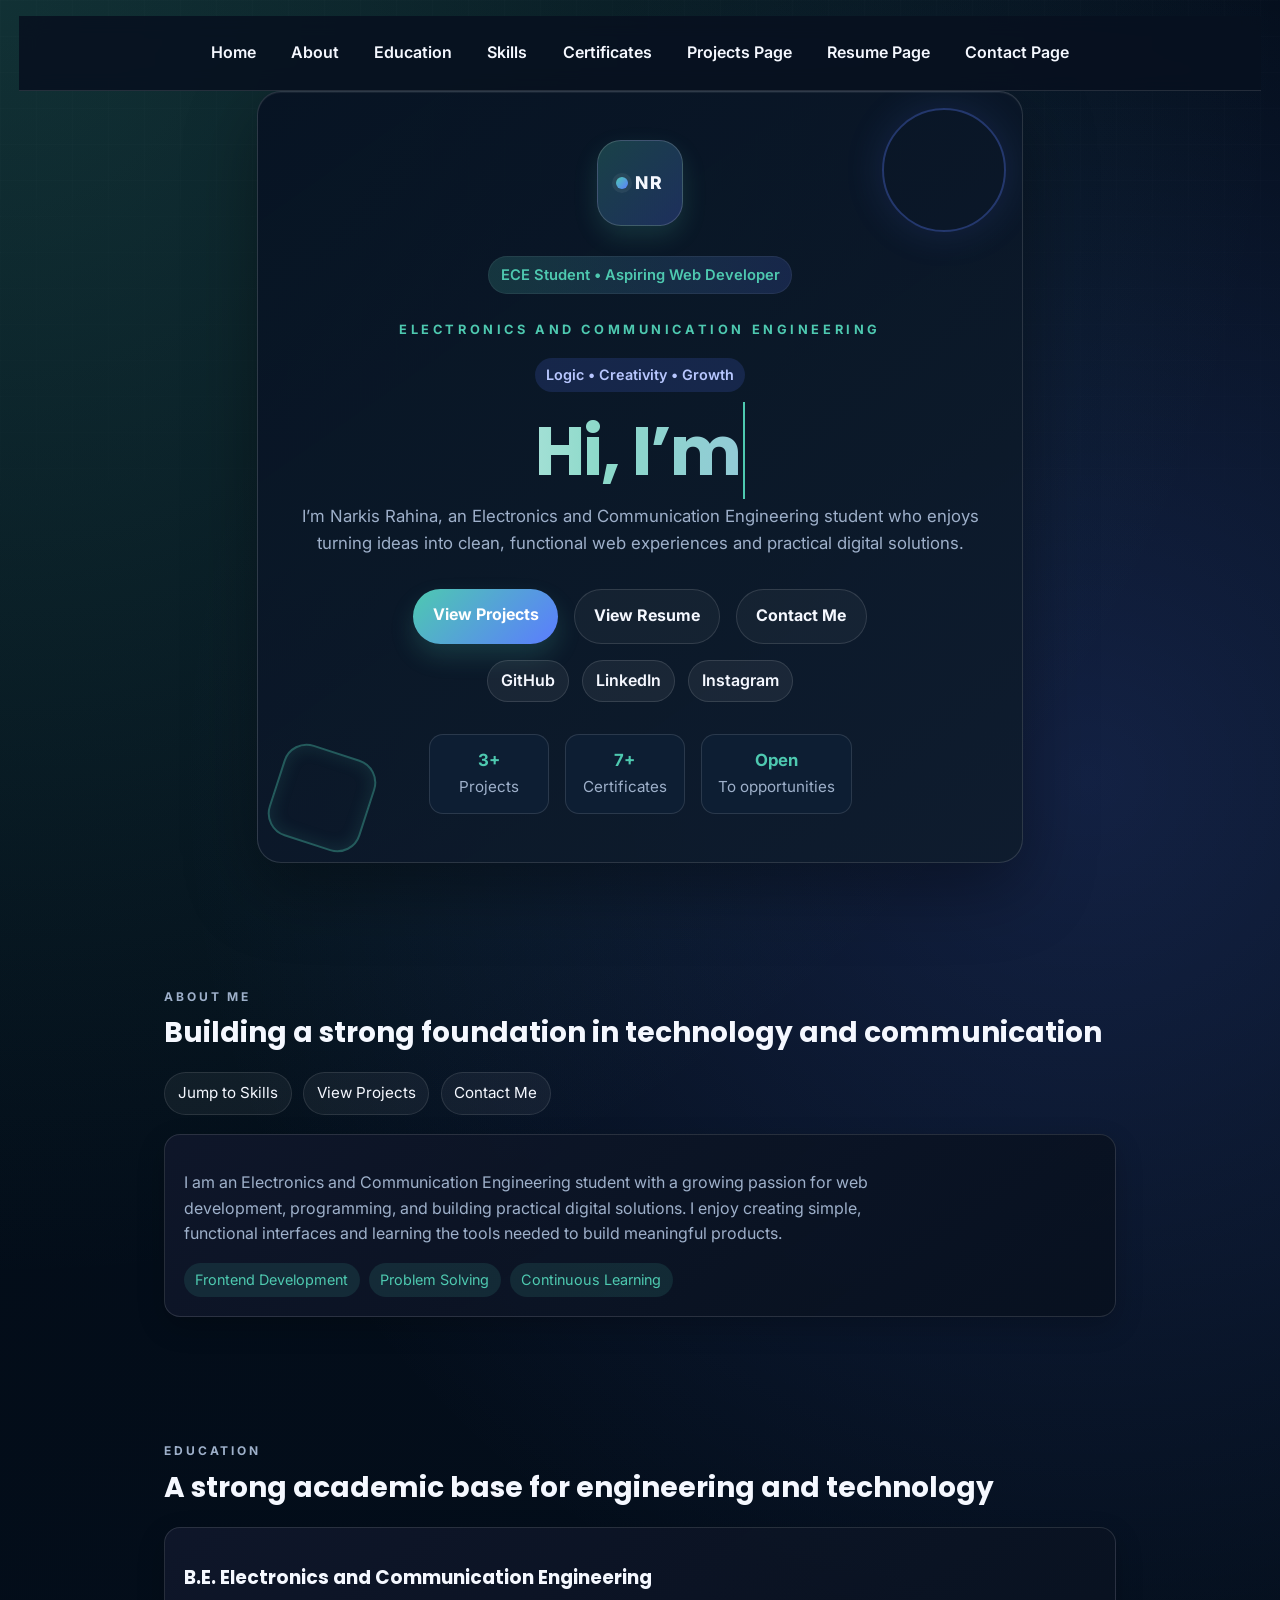
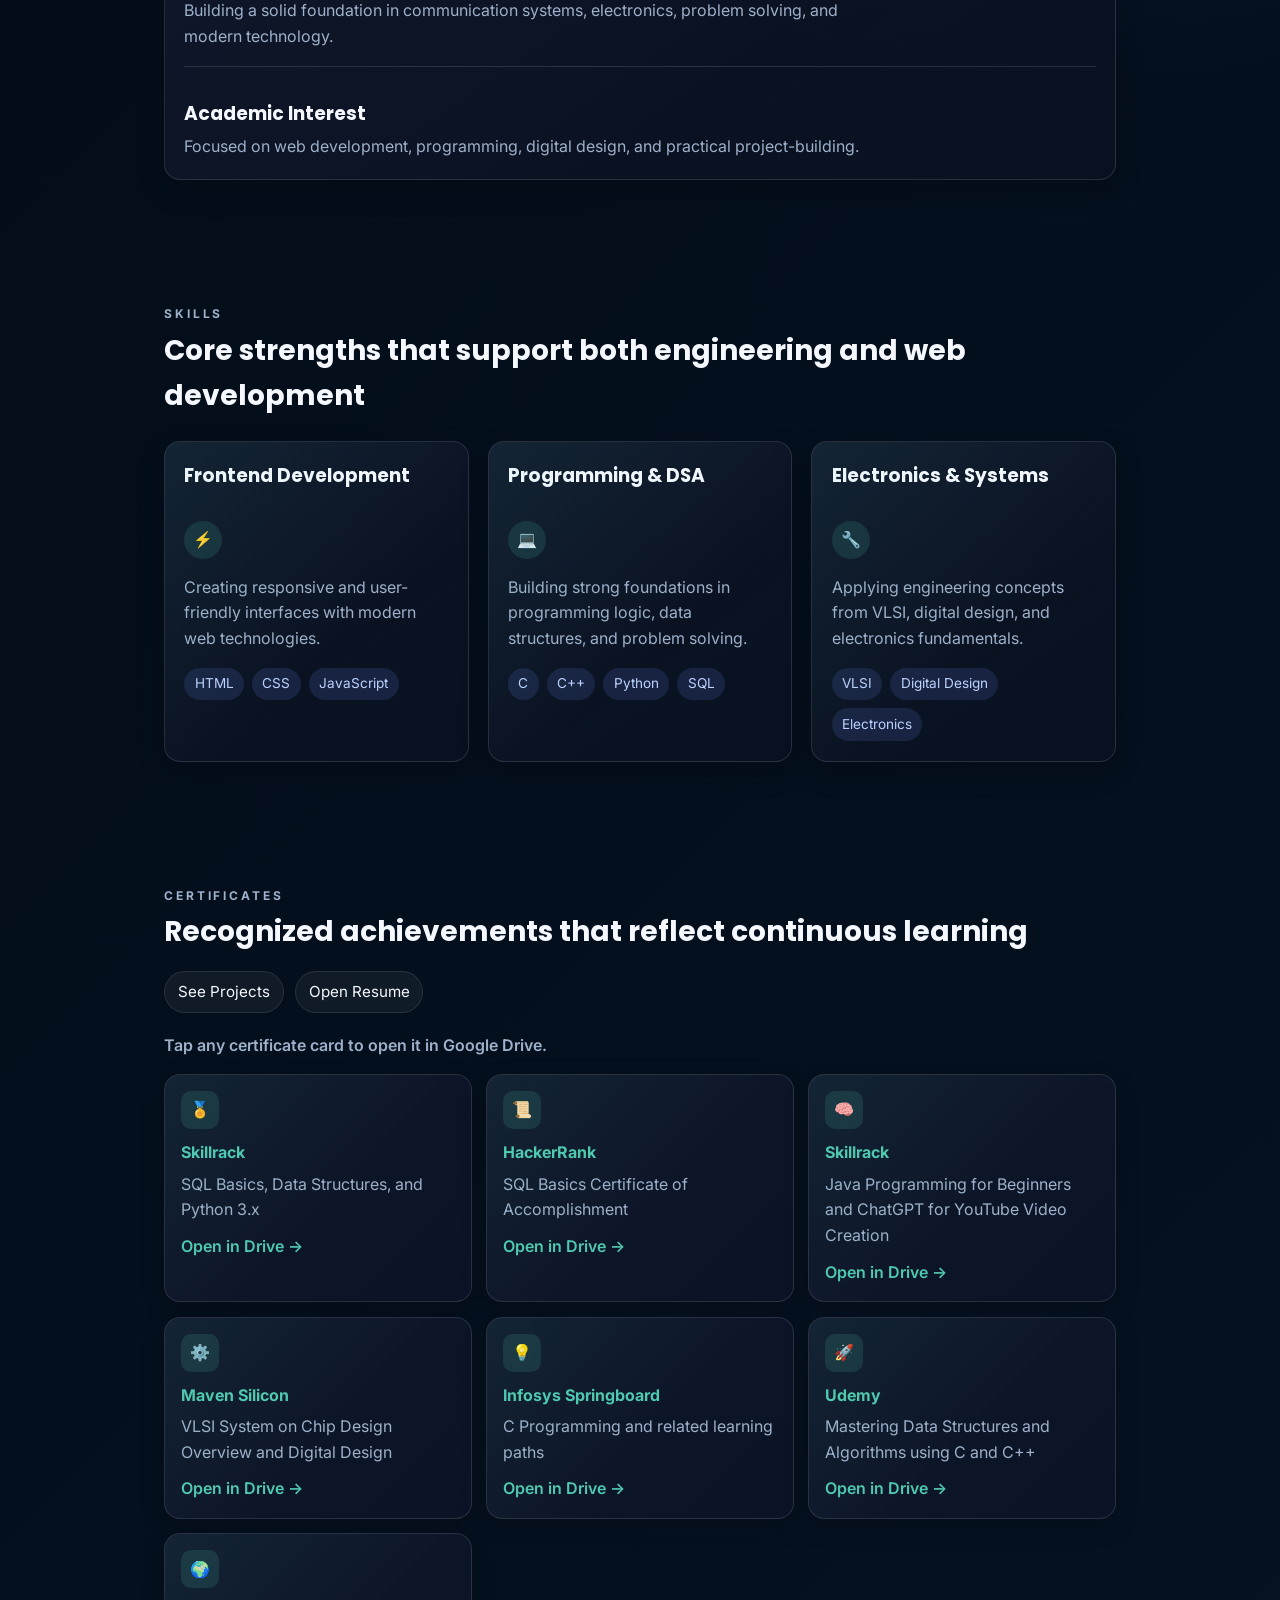
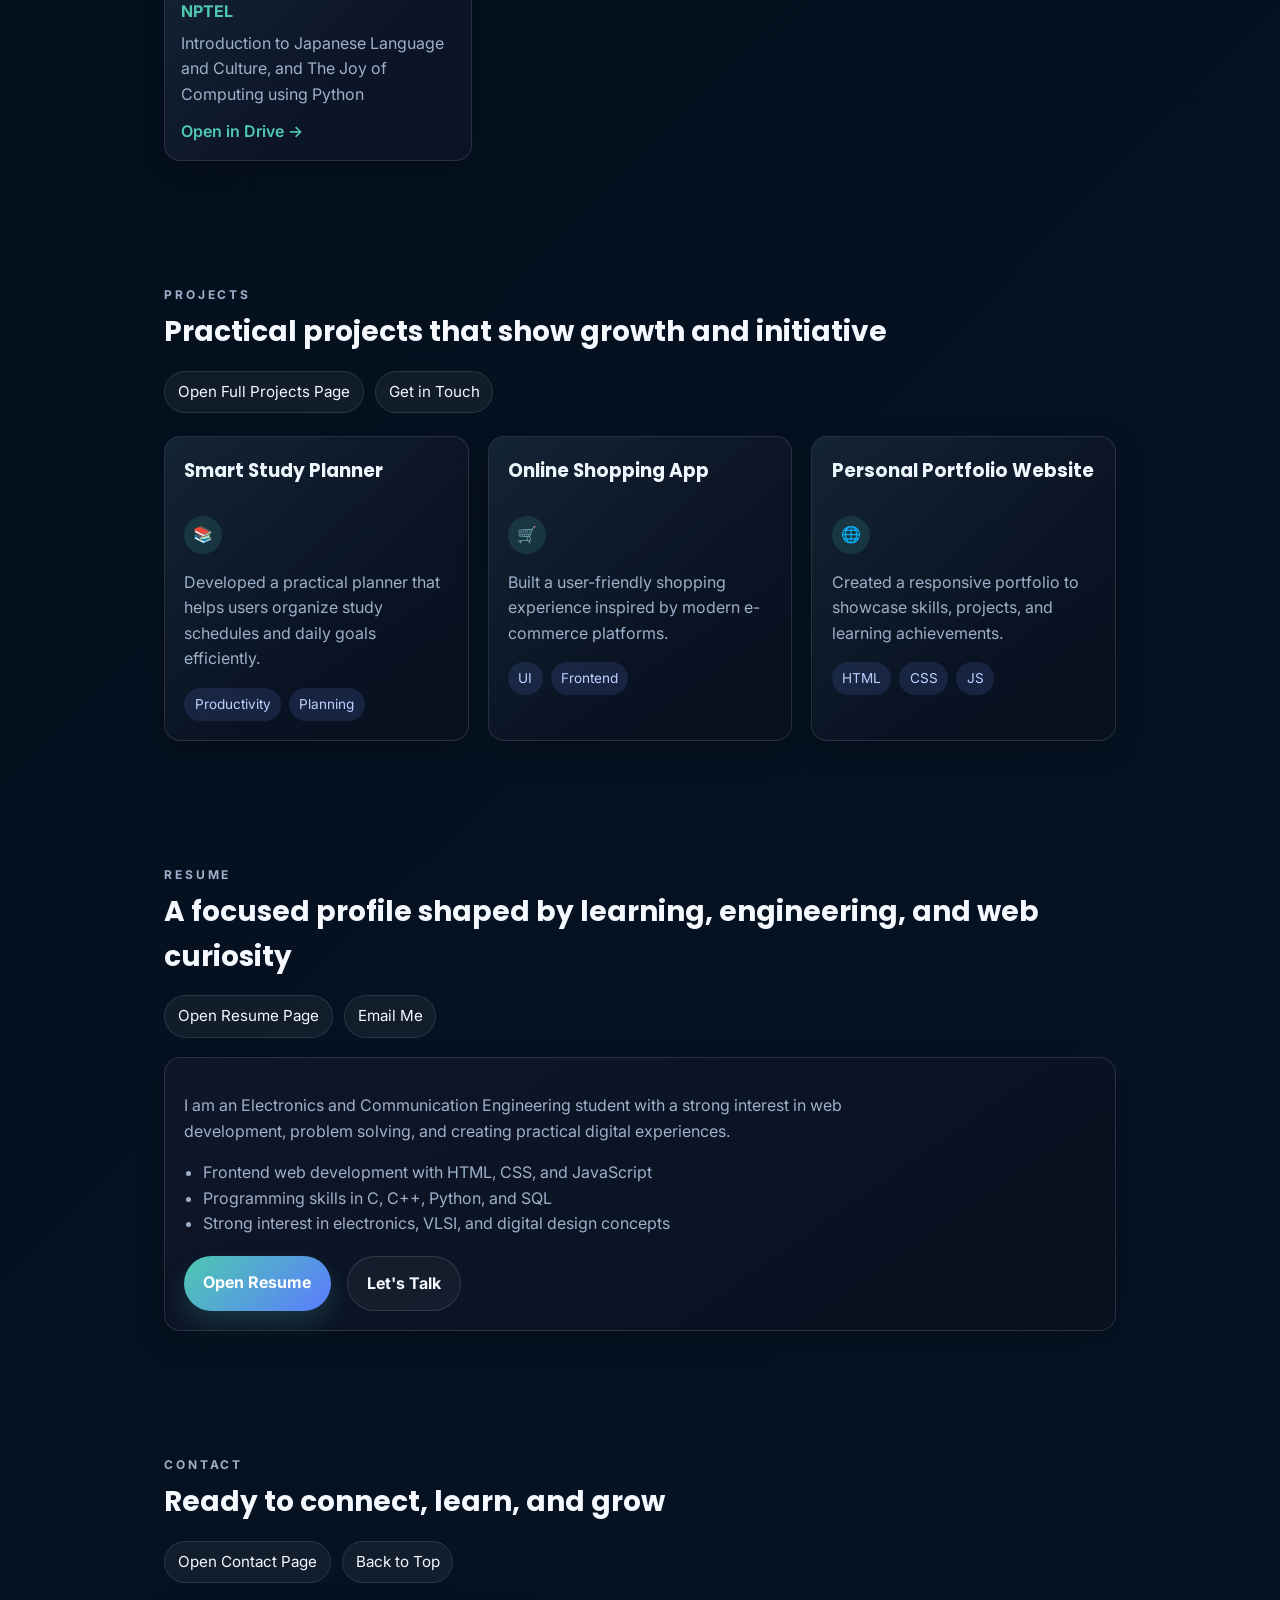
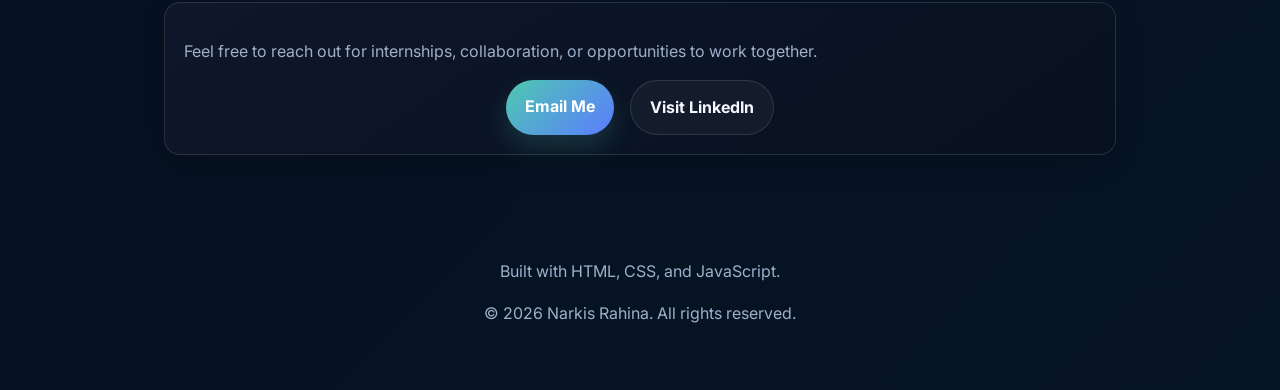
==== index.html @ b1ede5ec "Add files via upload" ====
<!DOCTYPE html>
<html lang="en">
  <head>
    <meta charset="UTF-8" />
    <meta name="viewport" content="width=device-width, initial-scale=1.0" />
    <meta name="description" content="Narkis Rahina's professional portfolio featuring web development projects, skills, certificates, and contact details." />
    <title>Narkis Rahina | Portfolio</title>
    <link rel="preconnect" href="https://fonts.googleapis.com" />
    <link rel="preconnect" href="https://fonts.gstatic.com" crossorigin />
    <link href="https://fonts.googleapis.com/css2?family=Inter:wght@400;500;600;700;800&family=Poppins:wght@600;700&display=swap" rel="stylesheet" />
    <link rel="stylesheet" href="style.css" />
  </head>
  <body>
    <a class="skip-link" href="#main-content">Skip to content</a>

    <header class="hero" id="top">
      <nav class="nav" aria-label="Primary navigation">
        <a href="index.html">Home</a>
        <a href="#about">About</a>
        <a href="#education">Education</a>
        <a href="#skills">Skills</a>
        <a href="#certificates">Certificates</a>
        <a href="projects.html">Projects Page</a>
        <a href="resume.html">Resume Page</a>
        <a href="contact.html">Contact Page</a>
      </nav>

      <div class="hero-content">
        <div class="brand-mark" aria-label="Narkis Rahina logo">
          <span class="brand-dot"></span>
          <span class="brand-text">NR</span>
        </div>
        <p class="hero-badge">ECE Student • Aspiring Web Developer</p>
        <p class="eyebrow">Electronics and Communication Engineering</p>
        <p class="hero-spotlight">Logic • Creativity • Growth</p>
        <h1>Hi, I’m <span id="typing-text"></span></h1>
        <p class="lead">
          I’m Narkis Rahina, an Electronics and Communication Engineering student who enjoys turning ideas into clean, functional web experiences and practical digital solutions.
        </p>
        <div class="actions">
          <a class="btn btn-primary" href="projects.html">View Projects</a>
          <a class="btn btn-secondary" href="resume.html">View Resume</a>
          <a class="btn btn-secondary" href="contact.html">Contact Me</a>
        </div>
        <div class="social-links" aria-label="Social links">
          <a href="https://github.com/narkisrahinaa2025ece-debug" target="_blank" rel="noopener noreferrer">GitHub</a>
          <a href="https://www.linkedin.com/in/narkis-rahina-44a819380?utm_source=share_via&utm_content=profile&utm_medium=member_android" target="_blank" rel="noopener noreferrer">LinkedIn</a>
          <a href="https://www.instagram.com/" target="_blank" rel="noopener noreferrer">Instagram</a>
        </div>
        <div class="quick-facts">
          <div class="fact">
            <strong>3+</strong>
            <span>Projects</span>
          </div>
          <div class="fact">
            <strong>7+</strong>
            <span>Certificates</span>
          </div>
          <div class="fact">
            <strong>Open</strong>
            <span>To opportunities</span>
          </div>
        </div>
      </div>
    </header>

    <main id="main-content">
      <section id="about" class="section reveal">
        <div class="section-heading">
          <p class="section-tag">About Me</p>
          <h2>Building a strong foundation in technology and communication</h2>
        </div>
        <div class="section-links">
          <a href="#skills">Jump to Skills</a>
          <a href="#projects">View Projects</a>
          <a href="contact.html">Contact Me</a>
        </div>
        <div class="about-box">
          <p>
            I am an Electronics and Communication Engineering student with a growing passion for web development, programming, and building practical digital solutions.
            I enjoy creating simple, functional interfaces and learning the tools needed to build meaningful products.
          </p>
          <div class="about-highlights">
            <span>Frontend Development</span>
            <span>Problem Solving</span>
            <span>Continuous Learning</span>
          </div>
        </div>
      </section>

      <section id="education" class="section reveal">
        <div class="section-heading">
          <p class="section-tag">Education</p>
          <h2>A strong academic base for engineering and technology</h2>
        </div>
        <div class="education-box">
          <div class="education-item">
            <h3>B.E. Electronics and Communication Engineering</h3>
            <p>Building a solid foundation in communication systems, electronics, problem solving, and modern technology.</p>
          </div>
          <div class="education-item">
            <h3>Academic Interest</h3>
            <p>Focused on web development, programming, digital design, and practical project-building.</p>
          </div>
        </div>
      </section>

      <section id="skills" class="section reveal">
        <div class="section-heading">
          <p class="section-tag">Skills</p>
          <h2>Core strengths that support both engineering and web development</h2>
        </div>
        <div class="card-grid">
          <article class="card reveal">
            <h3>Frontend Development</h3>
            <div class="icon-badge">⚡</div>
            <p>Creating responsive and user-friendly interfaces with modern web technologies.</p>
            <div class="skill-tags">
              <span>HTML</span>
              <span>CSS</span>
              <span>JavaScript</span>
            </div>
          </article>
          <article class="card reveal">
            <h3>Programming & DSA</h3>
            <div class="icon-badge">💻</div>
            <p>Building strong foundations in programming logic, data structures, and problem solving.</p>
            <div class="skill-tags">
              <span>C</span>
              <span>C++</span>
              <span>Python</span>
              <span>SQL</span>
            </div>
          </article>
          <article class="card reveal">
            <h3>Electronics & Systems</h3>
            <div class="icon-badge">🔧</div>
            <p>Applying engineering concepts from VLSI, digital design, and electronics fundamentals.</p>
            <div class="skill-tags">
              <span>VLSI</span>
              <span>Digital Design</span>
              <span>Electronics</span>
            </div>
          </article>
        </div>
      </section>

      <section id="certificates" class="section reveal">
        <div class="section-heading">
          <p class="section-tag">Certificates</p>
          <h2>Recognized achievements that reflect continuous learning</h2>
        </div>
        <div class="section-links">
          <a href="#projects">See Projects</a>
          <a href="#resume">Open Resume</a>
        </div>
        <p class="section-note">Tap any certificate card to open it in Google Drive.</p>
        <div class="certificate-list">
          <a class="certificate-item reveal" href="https://drive.google.com/drive/my-drive" target="_blank" rel="noopener noreferrer">
            <span class="certificate-icon">🏅</span>
            <strong>Skillrack</strong>
            <span class="certificate-meta">SQL Basics, Data Structures, and Python 3.x</span>
            <span class="certificate-link">Open in Drive →</span>
          </a>
          <a class="certificate-item reveal" href="https://drive.google.com/drive/my-drive" target="_blank" rel="noopener noreferrer">
            <span class="certificate-icon">📜</span>
            <strong>HackerRank</strong>
            <span class="certificate-meta">SQL Basics Certificate of Accomplishment</span>
            <span class="certificate-link">Open in Drive →</span>
          </a>
          <a class="certificate-item reveal" href="https://drive.google.com/drive/my-drive" target="_blank" rel="noopener noreferrer">
            <span class="certificate-icon">🧠</span>
            <strong>Skillrack</strong>
            <span class="certificate-meta">Java Programming for Beginners and ChatGPT for YouTube Video Creation</span>
            <span class="certificate-link">Open in Drive →</span>
          </a>
          <a class="certificate-item reveal" href="https://drive.google.com/drive/my-drive" target="_blank" rel="noopener noreferrer">
            <span class="certificate-icon">⚙️</span>
            <strong>Maven Silicon</strong>
            <span class="certificate-meta">VLSI System on Chip Design Overview and Digital Design</span>
            <span class="certificate-link">Open in Drive →</span>
          </a>
          <a class="certificate-item reveal" href="https://drive.google.com/drive/my-drive" target="_blank" rel="noopener noreferrer">
            <span class="certificate-icon">💡</span>
            <strong>Infosys Springboard</strong>
            <span class="certificate-meta">C Programming and related learning paths</span>
            <span class="certificate-link">Open in Drive →</span>
          </a>
          <a class="certificate-item reveal" href="https://drive.google.com/drive/my-drive" target="_blank" rel="noopener noreferrer">
            <span class="certificate-icon">🚀</span>
            <strong>Udemy</strong>
            <span class="certificate-meta">Mastering Data Structures and Algorithms using C and C++</span>
            <span class="certificate-link">Open in Drive →</span>
          </a>
          <a class="certificate-item reveal" href="https://drive.google.com/drive/my-drive" target="_blank" rel="noopener noreferrer">
            <span class="certificate-icon">🌍</span>
            <strong>NPTEL</strong>
            <span class="certificate-meta">Introduction to Japanese Language and Culture, and The Joy of Computing using Python</span>
            <span class="certificate-link">Open in Drive →</span>
          </a>
        </div>
      </section>

      <section id="projects" class="section reveal">
        <div class="section-heading">
          <p class="section-tag">Projects</p>
          <h2>Practical projects that show growth and initiative</h2>
        </div>
        <div class="section-links">
          <a href="projects.html">Open Full Projects Page</a>
          <a href="#contact">Get in Touch</a>
        </div>
        <div class="card-grid">
          <article class="card reveal">
            <h3>Smart Study Planner</h3>
            <div class="icon-badge">📚</div>
            <p>Developed a practical planner that helps users organize study schedules and daily goals efficiently.</p>
            <div class="skill-tags">
              <span>Productivity</span>
              <span>Planning</span>
            </div>
          </article>
          <article class="card reveal">
            <h3>Online Shopping App</h3>
            <div class="icon-badge">🛒</div>
            <p>Built a user-friendly shopping experience inspired by modern e-commerce platforms.</p>
            <div class="skill-tags">
              <span>UI</span>
              <span>Frontend</span>
            </div>
          </article>
          <article class="card reveal">
            <h3>Personal Portfolio Website</h3>
            <div class="icon-badge">🌐</div>
            <p>Created a responsive portfolio to showcase skills, projects, and learning achievements.</p>
            <div class="skill-tags">
              <span>HTML</span>
              <span>CSS</span>
              <span>JS</span>
            </div>
          </article>
        </div>
      </section>

      <section id="resume" class="section reveal">
        <div class="section-heading">
          <p class="section-tag">Resume</p>
          <h2>A focused profile shaped by learning, engineering, and web curiosity</h2>
        </div>
        <div class="section-links">
          <a href="resume.html">Open Resume Page</a>
          <a href="mailto:narkis3105@gmail.com">Email Me</a>
        </div>
        <div class="resume-box">
          <p>
            I am an Electronics and Communication Engineering student with a strong interest in web development, problem solving, and creating practical digital experiences.
          </p>
          <ul class="resume-list">
            <li>Frontend web development with HTML, CSS, and JavaScript</li>
            <li>Programming skills in C, C++, Python, and SQL</li>
            <li>Strong interest in electronics, VLSI, and digital design concepts</li>
          </ul>
          <div class="actions resume-actions">
            <a class="btn btn-primary" href="C:\Users\Narkish Rahina\Desktop\Rahina.docx" target="_blank" rel="noopener noreferrer">Open Resume</a>
            <a class="btn btn-secondary" href="mailto:narkis3105@gmail.com">Let's Talk</a>
          </div>
        </div>
      </section>

      <section id="contact" class="section reveal">
        <div class="section-heading">
          <p class="section-tag">Contact</p>
          <h2>Ready to connect, learn, and grow</h2>
        </div>
        <div class="section-links">
          <a href="contact.html">Open Contact Page</a>
          <a href="#top">Back to Top</a>
        </div>
        <div class="contact-box">
          <p>Feel free to reach out for internships, collaboration, or opportunities to work together.</p>
          <div class="contact-actions">
            <a class="btn btn-primary" href="mailto:narkis3105@gmail.com">Email Me</a>
            <a class="btn btn-secondary" href="https://www.linkedin.com/in/narkis-rahina-44a819380?utm_source=share_via&utm_content=profile&utm_medium=member_android" target="_blank" rel="noopener noreferrer">Visit LinkedIn</a>
          </div>
        </div>
      </section>
    </main>

    <footer class="footer">
      <p>Built with HTML, CSS, and JavaScript.</p>
      <p>© <span id="year"></span> Narkis Rahina. All rights reserved.</p>
    </footer>

    <button class="back-to-top" aria-label="Back to top">↑</button>
    <script src="script.js" defer></script>
  </body>
</html>
---- style.css ----
:root {
  --bg: #020b16;
  --surface: #071425;
  --surface-2: #0d1e33;
  --text: #f5f8ff;
  --muted: #9eb0ca;
  --accent: #4ec9b0;
  --accent-2: #5b7cff;
  --border: rgba(255, 255, 255, 0.12);
  --shadow: 0 16px 50px rgba(0, 0, 0, 0.3);
}

* {
  box-sizing: border-box;
}

html {
  scroll-behavior: smooth;
}

body {
  margin: 0;
  font-family: "Inter", "Segoe UI", Arial, sans-serif;
  background:
    radial-gradient(circle at top left, rgba(78, 201, 176, 0.2), transparent 24%),
    radial-gradient(circle at 85% 15%, rgba(91, 124, 255, 0.18), transparent 20%),
    linear-gradient(135deg, #020b16 0%, #071425 100%);
  color: var(--text);
  line-height: 1.6;
  position: relative;
}

body::before {
  content: "";
  position: fixed;
  inset: 0;
  background-image: linear-gradient(rgba(255,255,255,0.03) 1px, transparent 1px), linear-gradient(90deg, rgba(255,255,255,0.03) 1px, transparent 1px);
  background-size: 36px 36px;
  mask-image: linear-gradient(to bottom, rgba(0,0,0,0.4), transparent);
  pointer-events: none;
  z-index: -1;
}

a {
  color: inherit;
}

a:hover {
  color: var(--accent);
}

.skip-link {
  position: absolute;
  left: -999px;
  top: 0;
  background: var(--accent);
  color: #041018;
  padding: 0.7rem 1rem;
  z-index: 40;
}

.skip-link:focus {
  left: 1rem;
  top: 1rem;
}

.nav {
  display: flex;
  justify-content: center;
  gap: 0.7rem;
  padding: 1rem 1.2rem;
  position: sticky;
  top: 0;
  z-index: 20;
  background: rgba(7, 17, 31, 0.88);
  backdrop-filter: blur(10px);
  border-bottom: 1px solid var(--border);
}

.nav a {
  color: var(--text);
  text-decoration: none;
  font-weight: 600;
  padding: 0.5rem 0.75rem;
  border-radius: 999px;
  transition: color 0.2s ease, background 0.2s ease, transform 0.2s ease;
}

.nav a:hover,
.nav a.active {
  color: var(--accent);
  background: linear-gradient(90deg, rgba(78, 201, 176, 0.18), rgba(91, 124, 255, 0.16));
  transform: translateY(-1px);
  box-shadow: inset 0 0 0 1px rgba(255, 255, 255, 0.06);
}

.hero {
  min-height: 92vh;
  padding: 1rem 1.2rem 3.5rem;
  display: flex;
  flex-direction: column;
  justify-content: center;
}

.hero-content {
  max-width: 900px;
  margin: 0 auto;
  text-align: center;
  background: linear-gradient(145deg, rgba(7, 20, 35, 0.98), rgba(15, 28, 46, 0.96));
  border: 1px solid rgba(255, 255, 255, 0.14);
  border-radius: 24px;
  box-shadow: 0 25px 70px rgba(0, 0, 0, 0.35), inset 0 1px 0 rgba(255, 255, 255, 0.06);
  padding: 3rem 2rem;
  animation: fadeUp 0.9s ease both;
  position: relative;
  overflow: hidden;
  isolation: isolate;
}

.hero-content::before {
  content: "";
  position: absolute;
  left: 1rem;
  bottom: 1rem;
  width: 92px;
  height: 92px;
  border: 2px solid rgba(78, 201, 176, 0.38);
  border-radius: 24px;
  transform: rotate(18deg);
  box-shadow: inset 0 0 18px rgba(78, 201, 176, 0.14);
}

.hero-content::after {
  content: "";
  position: absolute;
  right: 1rem;
  top: 1rem;
  width: 120px;
  height: 120px;
  border: 2px solid rgba(91, 124, 255, 0.32);
  border-radius: 50%;
  box-shadow: 0 0 40px rgba(91, 124, 255, 0.14);
}

.brand-mark {
  width: 86px;
  height: 86px;
  margin: 0 auto 1rem;
  border-radius: 24px;
  display: flex;
  align-items: center;
  justify-content: center;
  gap: 0.4rem;
  background: linear-gradient(135deg, rgba(78, 201, 176, 0.25), rgba(91, 124, 255, 0.25));
  border: 1px solid rgba(255, 255, 255, 0.16);
  box-shadow: 0 10px 24px rgba(78, 201, 176, 0.16);
}

.brand-dot {
  width: 12px;
  height: 12px;
  border-radius: 50%;
  background: linear-gradient(135deg, var(--accent), var(--accent-2));
  box-shadow: 0 0 0 4px rgba(255,255,255,0.06);
}

.brand-text {
  font-weight: 800;
  letter-spacing: 0.12em;
  color: var(--text);
  font-size: 1.1rem;
}

.hero-badge {
  display: inline-block;
  padding: 0.45rem 0.8rem;
  border-radius: 999px;
  background: linear-gradient(90deg, rgba(78, 201, 176, 0.18), rgba(91, 124, 255, 0.16));
  color: var(--accent);
  font-size: 0.92rem;
  font-weight: 600;
  margin-bottom: 0.8rem;
  box-shadow: inset 0 0 0 1px rgba(255, 255, 255, 0.06);
}

.eyebrow {
  text-transform: uppercase;
  letter-spacing: 0.28em;
  color: var(--accent);
  font-size: 0.8rem;
  font-weight: 700;
}

.hero-spotlight {
  display: inline-block;
  margin: 0.3rem 0 1rem;
  padding: 0.35rem 0.7rem;
  border-radius: 999px;
  background: rgba(91, 124, 255, 0.16);
  color: #b8c7ff;
  font-size: 0.9rem;
  font-weight: 600;
}

h1, h2, h3 {
  font-family: "Poppins", "Segoe UI", Arial, sans-serif;
}

h1 {
  font-size: clamp(2.6rem, 5.4vw, 4.4rem);
  margin: 0.4rem 0 1rem;
  min-height: 3.5rem;
  line-height: 1.05;
  letter-spacing: -0.03em;
  background: linear-gradient(90deg, #f5f8ff 0%, #8bd9c9 45%, #9fafef 100%);
  -webkit-background-clip: text;
  background-clip: text;
  color: transparent;
}

#typing-text {
  color: var(--accent);
  border-right: 2px solid var(--accent);
  padding-right: 0.2rem;
  animation: blink 0.8s infinite;
  text-shadow: 0 0 22px rgba(78, 201, 176, 0.28);
}

.lead {
  font-size: 1.05rem;
  color: var(--muted);
  margin: 0 auto 2rem;
  max-width: 700px;
}

.actions,
.contact-actions {
  display: flex;
  justify-content: center;
  gap: 1rem;
  flex-wrap: wrap;
}

.btn {
  display: inline-block;
  padding: 0.85rem 1.2rem;
  border-radius: 999px;
  text-decoration: none;
  font-weight: 700;
  transition: transform 0.2s ease, box-shadow 0.2s ease, background 0.2s ease;
}

.btn:hover {
  transform: translateY(-2px) scale(1.02);
  box-shadow: 0 8px 20px rgba(78, 201, 176, 0.18);
}

.btn-primary {
  background: linear-gradient(135deg, var(--accent), var(--accent-2));
  color: white;
  box-shadow: 0 12px 24px rgba(78, 201, 176, 0.18);
}

.btn-secondary {
  background: rgba(255, 255, 255, 0.04);
  color: var(--text);
  border: 1px solid rgba(255, 255, 255, 0.12);
}

.social-links {
  display: flex;
  justify-content: center;
  gap: 0.85rem;
  flex-wrap: wrap;
  margin-top: 1rem;
}

.social-links a {
  color: var(--text);
  text-decoration: none;
  font-weight: 600;
  padding: 0.45rem 0.8rem;
  border-radius: 999px;
  background: rgba(255, 255, 255, 0.06);
  border: 1px solid var(--border);
  transition: transform 0.2s ease, background 0.2s ease;
}

.social-links a:hover {
  transform: translateY(-2px);
  background: rgba(78, 201, 176, 0.14);
  color: var(--accent);
}

.quick-facts {
  display: flex;
  justify-content: center;
  gap: 1rem;
  flex-wrap: wrap;
  margin-top: 2rem;
}

.fact {
  background: var(--surface-2);
  border: 1px solid var(--border);
  border-radius: 14px;
  padding: 0.8rem 1rem;
  min-width: 120px;
}

.fact strong {
  display: block;
  font-size: 1.05rem;
  color: var(--accent);
}

.fact span {
  color: var(--muted);
  font-size: 0.95rem;
}

.section {
  max-width: 1000px;
  margin: 0 auto;
  padding: 3.5rem 1.5rem;
  scroll-margin-top: 88px;
}

.section-heading {
  margin-bottom: 1rem;
}

.section-tag {
  display: inline-block;
  letter-spacing: 0.24em;
  text-transform: uppercase;
  font-size: 0.75rem;
  font-weight: 700;
  color: var(--accent);
  margin-bottom: 0.35rem;
}

.section h2 {
  font-size: clamp(1.35rem, 2.3vw, 1.75rem);
  margin: 0;
  color: var(--text);
}

.section p {
  color: var(--muted);
  max-width: 700px;
}

.section-note {
  color: var(--accent);
  font-weight: 600;
  margin: 0.8rem 0 0;
}

.section-links {
  display: flex;
  flex-wrap: wrap;
  gap: 0.7rem;
  margin: 1rem 0 1.2rem;
}

.section-links a {
  display: inline-block;
  padding: 0.5rem 0.8rem;
  border-radius: 999px;
  text-decoration: none;
  background: rgba(255, 255, 255, 0.05);
  border: 1px solid rgba(255, 255, 255, 0.1);
  color: var(--text);
  font-size: 0.95rem;
}

.section-links a:hover {
  color: var(--accent);
  background: rgba(78, 201, 176, 0.12);
}

.about-box,
.card,
.certificate-item,
.contact-box,
.resume-box,
.education-box {
  background: linear-gradient(145deg, rgba(15, 23, 42, 0.96), rgba(8, 17, 31, 0.92));
  border: 1px solid rgba(255, 255, 255, 0.12);
  border-radius: 16px;
  padding: 1.2rem;
  box-shadow: 0 10px 28px rgba(0, 0, 0, 0.2);
  transition: transform 0.2s ease, border-color 0.2s ease, box-shadow 0.2s ease;
}

.card:hover,
.certificate-item:hover {
  transform: translateY(-4px);
  border-color: rgba(78, 201, 176, 0.35);
  box-shadow: 0 16px 34px rgba(0, 0, 0, 0.24);
}

.about-highlights {
  display: flex;
  flex-wrap: wrap;
  gap: 0.6rem;
  margin-top: 1rem;
}

.education-box {
  display: grid;
  gap: 1rem;
}

.education-item {
  padding: 1rem 0;
  border-bottom: 1px solid var(--border);
}

.education-item:last-child {
  border-bottom: none;
  padding-bottom: 0;
}

.education-item h3 {
  margin: 0 0 0.35rem;
  color: var(--text);
}

.education-item p {
  margin: 0;
  color: var(--muted);
}

.about-highlights span {
  background: rgba(78, 201, 176, 0.12);
  color: var(--accent);
  padding: 0.35rem 0.7rem;
  border-radius: 999px;
  font-size: 0.9rem;
}

.card-grid {
  display: grid;
  grid-template-columns: repeat(auto-fit, minmax(240px, 1fr));
  gap: 1.2rem;
  margin-top: 1.4rem;
}

.card {
  transition: transform 0.2s ease, box-shadow 0.2s ease;
  position: relative;
  overflow: hidden;
}

.card::before {
  content: "";
  position: absolute;
  inset: 0;
  background: linear-gradient(135deg, rgba(78, 201, 176, 0.08), transparent 60%);
  pointer-events: none;
}

.card:hover {
  transform: translateY(-6px) scale(1.01);
  box-shadow: 0 12px 30px rgba(78, 201, 176, 0.16);
}

.card h3 {
  margin-top: 0;
  color: var(--text);
}

.skill-tags {
  display: flex;
  flex-wrap: wrap;
  gap: 0.5rem;
  margin-top: 0.8rem;
}

.skill-tags span {
  background: rgba(106, 141, 255, 0.14);
  padding: 0.35rem 0.65rem;
  border-radius: 999px;
  font-size: 0.85rem;
  color: #bcd2ff;
}

.icon-badge {
  display: inline-flex;
  align-items: center;
  justify-content: center;
  width: 38px;
  height: 38px;
  border-radius: 50%;
  background: rgba(78, 201, 176, 0.14);
  color: var(--accent);
  margin-top: 0.7rem;
  font-size: 1rem;
}

.certificate-list {
  display: grid;
  grid-template-columns: repeat(auto-fit, minmax(240px, 1fr));
  gap: 0.9rem;
  margin-top: 1rem;
}

.certificate-item {
  display: block;
  text-decoration: none;
  color: var(--text);
  background: linear-gradient(135deg, rgba(15, 23, 42, 0.96), rgba(11, 20, 38, 0.96));
  border: 1px solid var(--border);
  border-radius: 16px;
  padding: 1rem;
  box-shadow: 0 8px 24px rgba(0, 0, 0, 0.18);
  transition: transform 0.2s ease, border-color 0.2s ease, box-shadow 0.2s ease;
  position: relative;
  overflow: hidden;
}

.certificate-item::before {
  content: "";
  position: absolute;
  inset: 0;
  background: linear-gradient(135deg, rgba(78, 201, 176, 0.08), transparent 60%);
  pointer-events: none;
}

.certificate-item:hover {
  transform: translateY(-4px);
  border-color: var(--accent);
  box-shadow: 0 12px 30px rgba(78, 201, 176, 0.16);
}

.certificate-icon {
  display: inline-flex;
  align-items: center;
  justify-content: center;
  width: 38px;
  height: 38px;
  border-radius: 10px;
  background: rgba(78, 201, 176, 0.14);
  margin-bottom: 0.7rem;
}

.certificate-item strong {
  display: block;
  color: var(--accent);
  margin-bottom: 0.35rem;
}

.certificate-meta {
  display: block;
  color: var(--muted);
  margin-bottom: 0.7rem;
}

.certificate-link {
  display: inline-block;
  color: var(--accent);
  font-weight: 600;
}

.resume-list {
  color: var(--muted);
  margin: 1rem 0 0;
  padding-left: 1.2rem;
}

.resume-actions {
  justify-content: flex-start;
  margin-top: 1.2rem;
}

.footer {
  text-align: center;
  padding: 2rem 1rem 3rem;
  color: var(--muted);
}

.back-to-top {
  position: fixed;
  right: 1rem;
  bottom: 1rem;
  border: none;
  border-radius: 999px;
  background: linear-gradient(135deg, var(--accent), var(--accent-2));
  color: white;
  width: 44px;
  height: 44px;
  font-size: 1.2rem;
  cursor: pointer;
  box-shadow: var(--shadow);
  opacity: 0;
  pointer-events: none;
  transition: opacity 0.2s ease, transform 0.2s ease;
}

.back-to-top.visible {
  opacity: 1;
  pointer-events: auto;
}

.back-to-top:hover {
  transform: translateY(-2px);
}

.reveal {
  opacity: 0;
  transform: translateY(24px);
  transition: opacity 0.7s ease, transform 0.7s ease;
}

.reveal.show {
  opacity: 1;
  transform: translateY(0);
}

@keyframes fadeUp {
  from {
    opacity: 0;
    transform: translateY(20px);
  }
  to {
    opacity: 1;
    transform: translateY(0);
  }
}

@keyframes blink {
  0%, 100% {
    border-color: transparent;
  }
  50% {
    border-color: var(--accent);
  }
}

@media (max-width: 768px) {
  .nav {
    flex-wrap: wrap;
  }

  .hero-content {
    padding: 2.2rem 1.2rem;
  }

  .quick-facts {
    flex-direction: column;
    align-items: center;
  }

  .resume-actions,
  .contact-actions {
    justify-content: center;
  }
}

@media (prefers-reduced-motion: reduce) {
  html {
    scroll-behavior: auto;
  }

  *, *::before, *::after {
    animation-duration: 0.01ms !important;
    animation-iteration-count: 1 !important;
    transition-duration: 0.01ms !important;
    scroll-behavior: auto !important;
  }
}
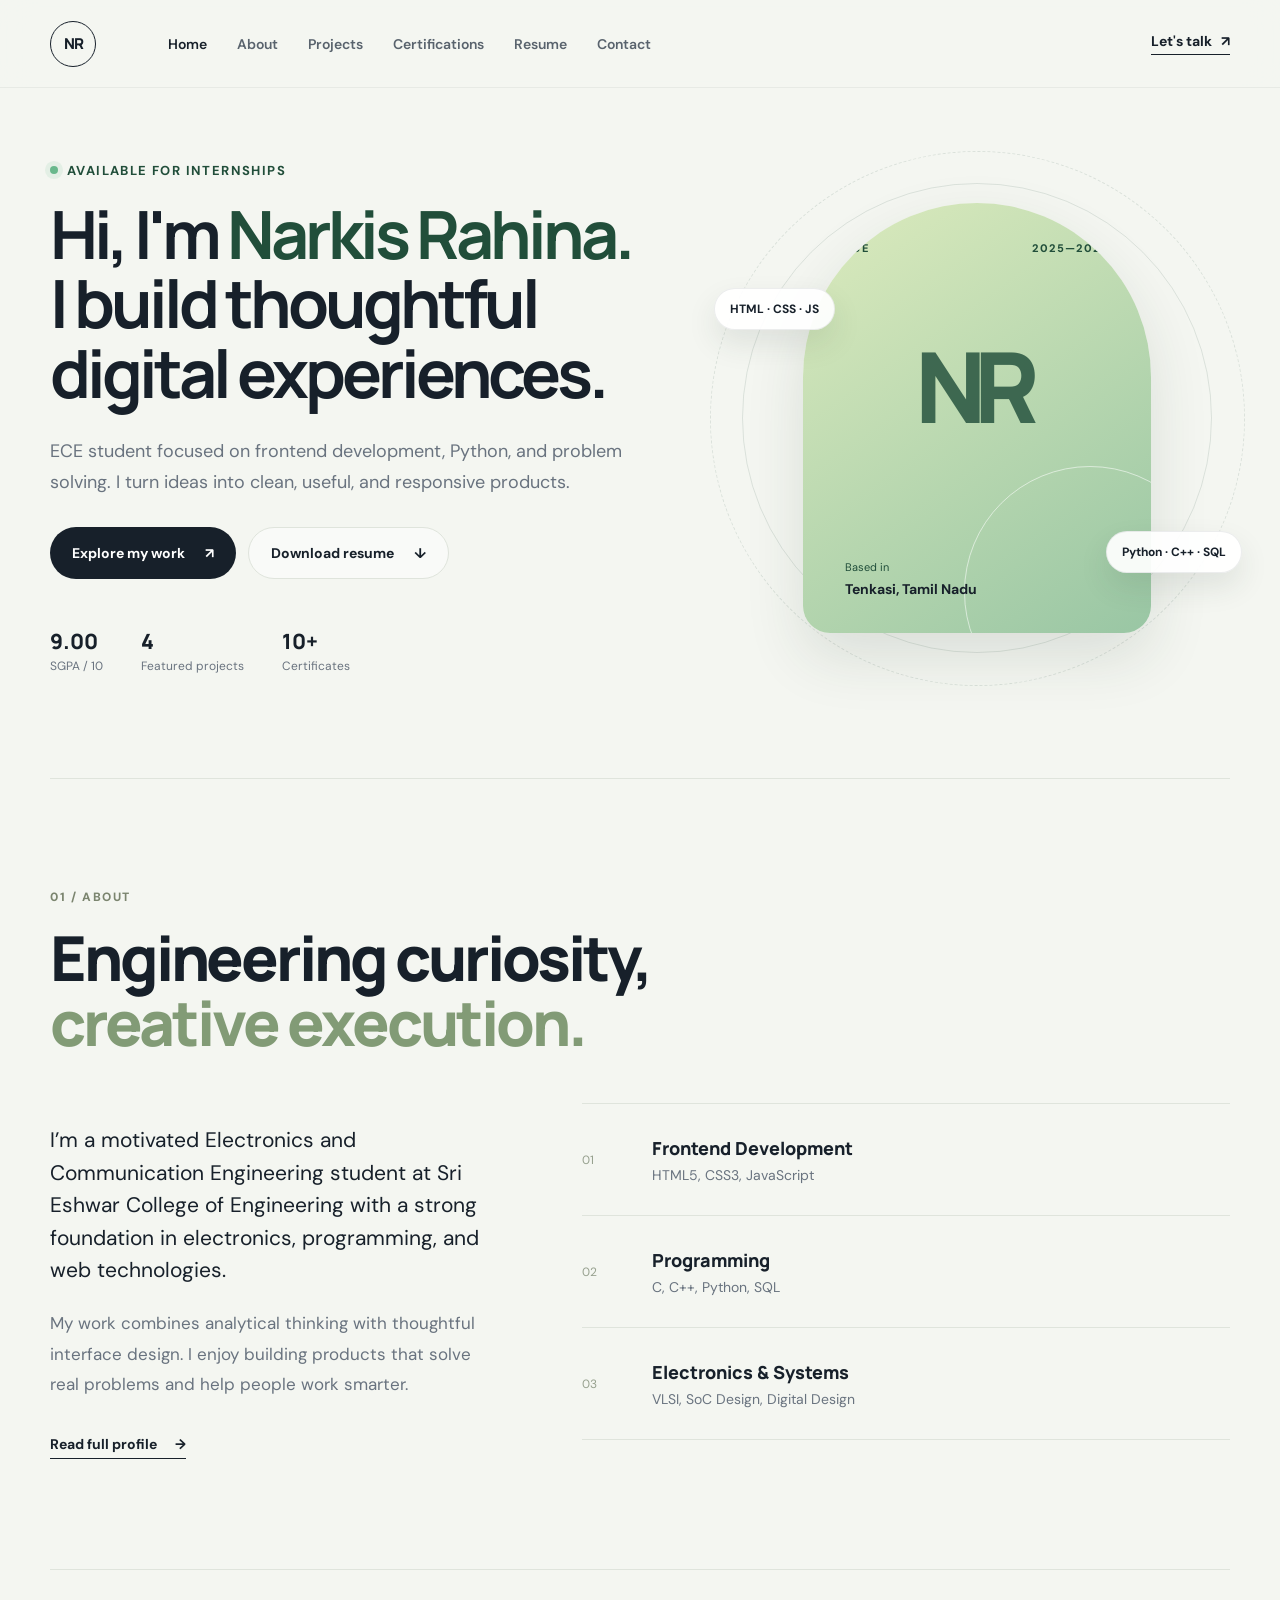
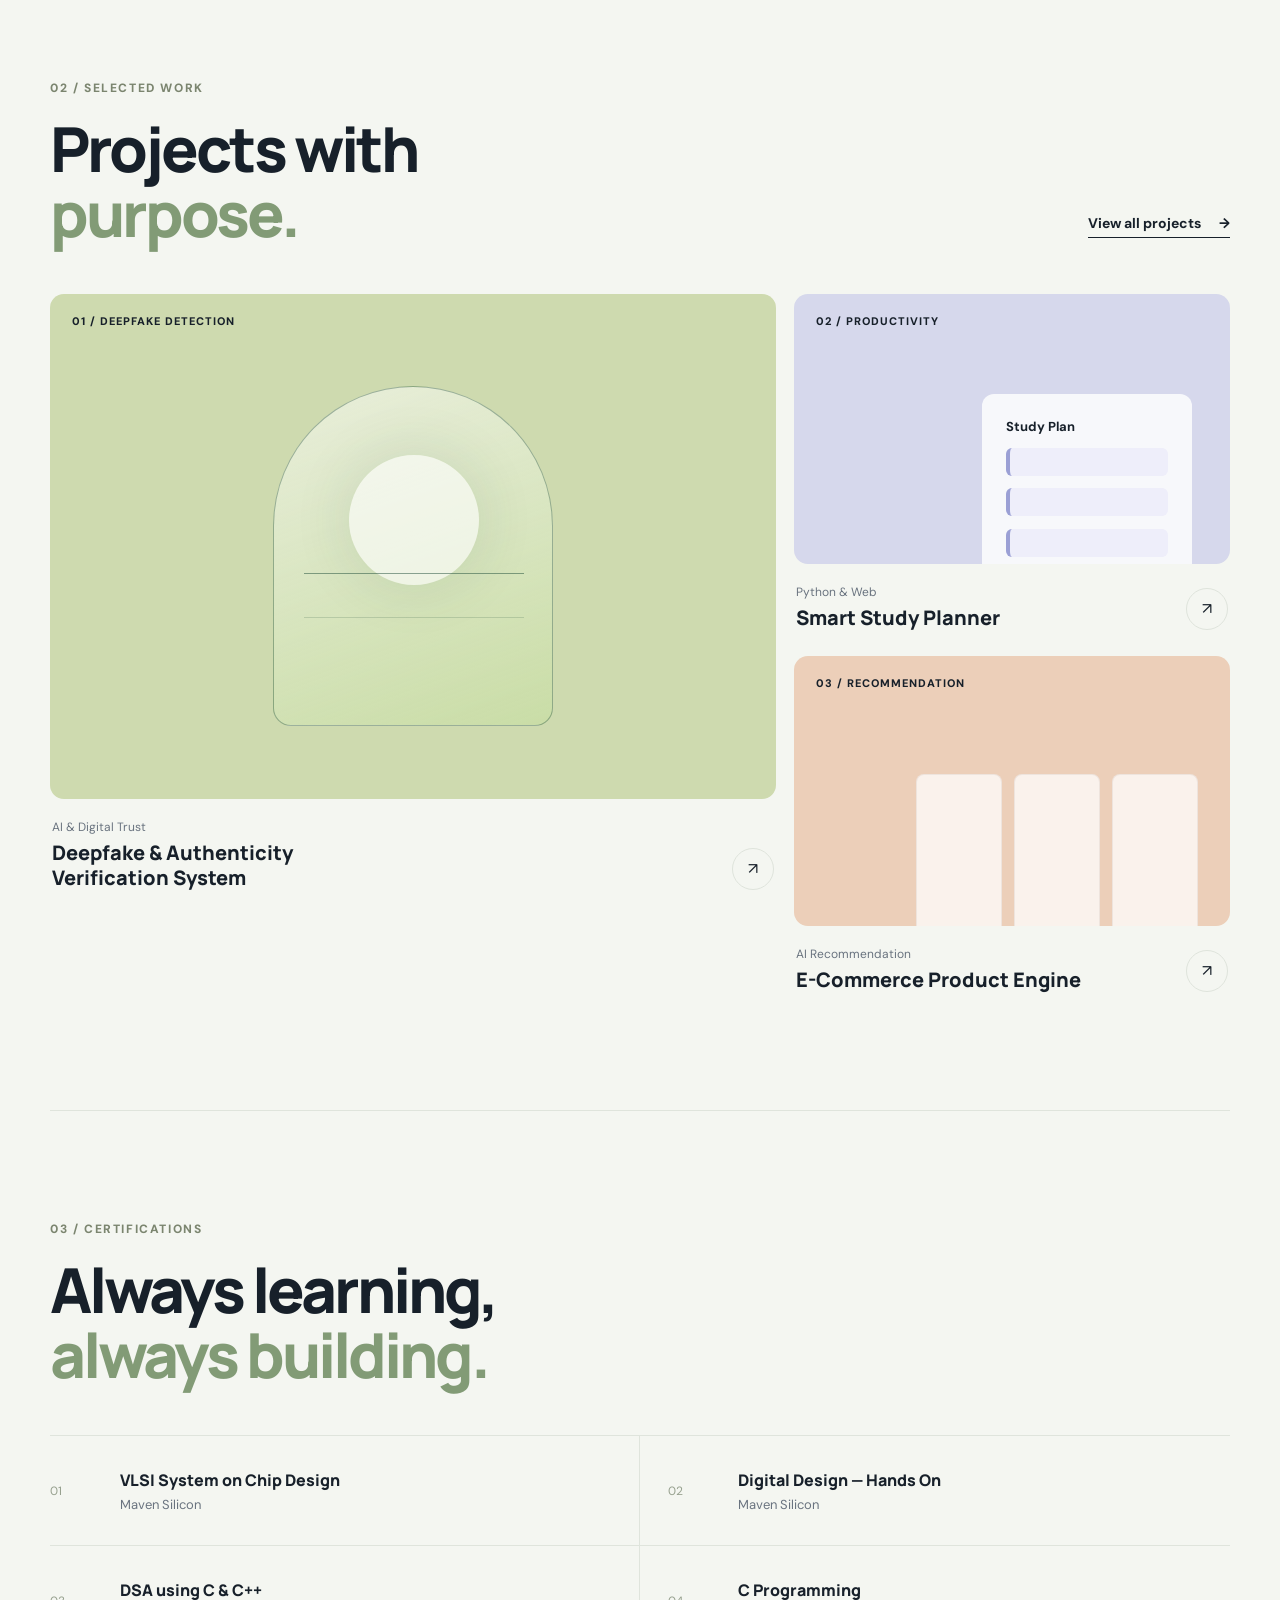
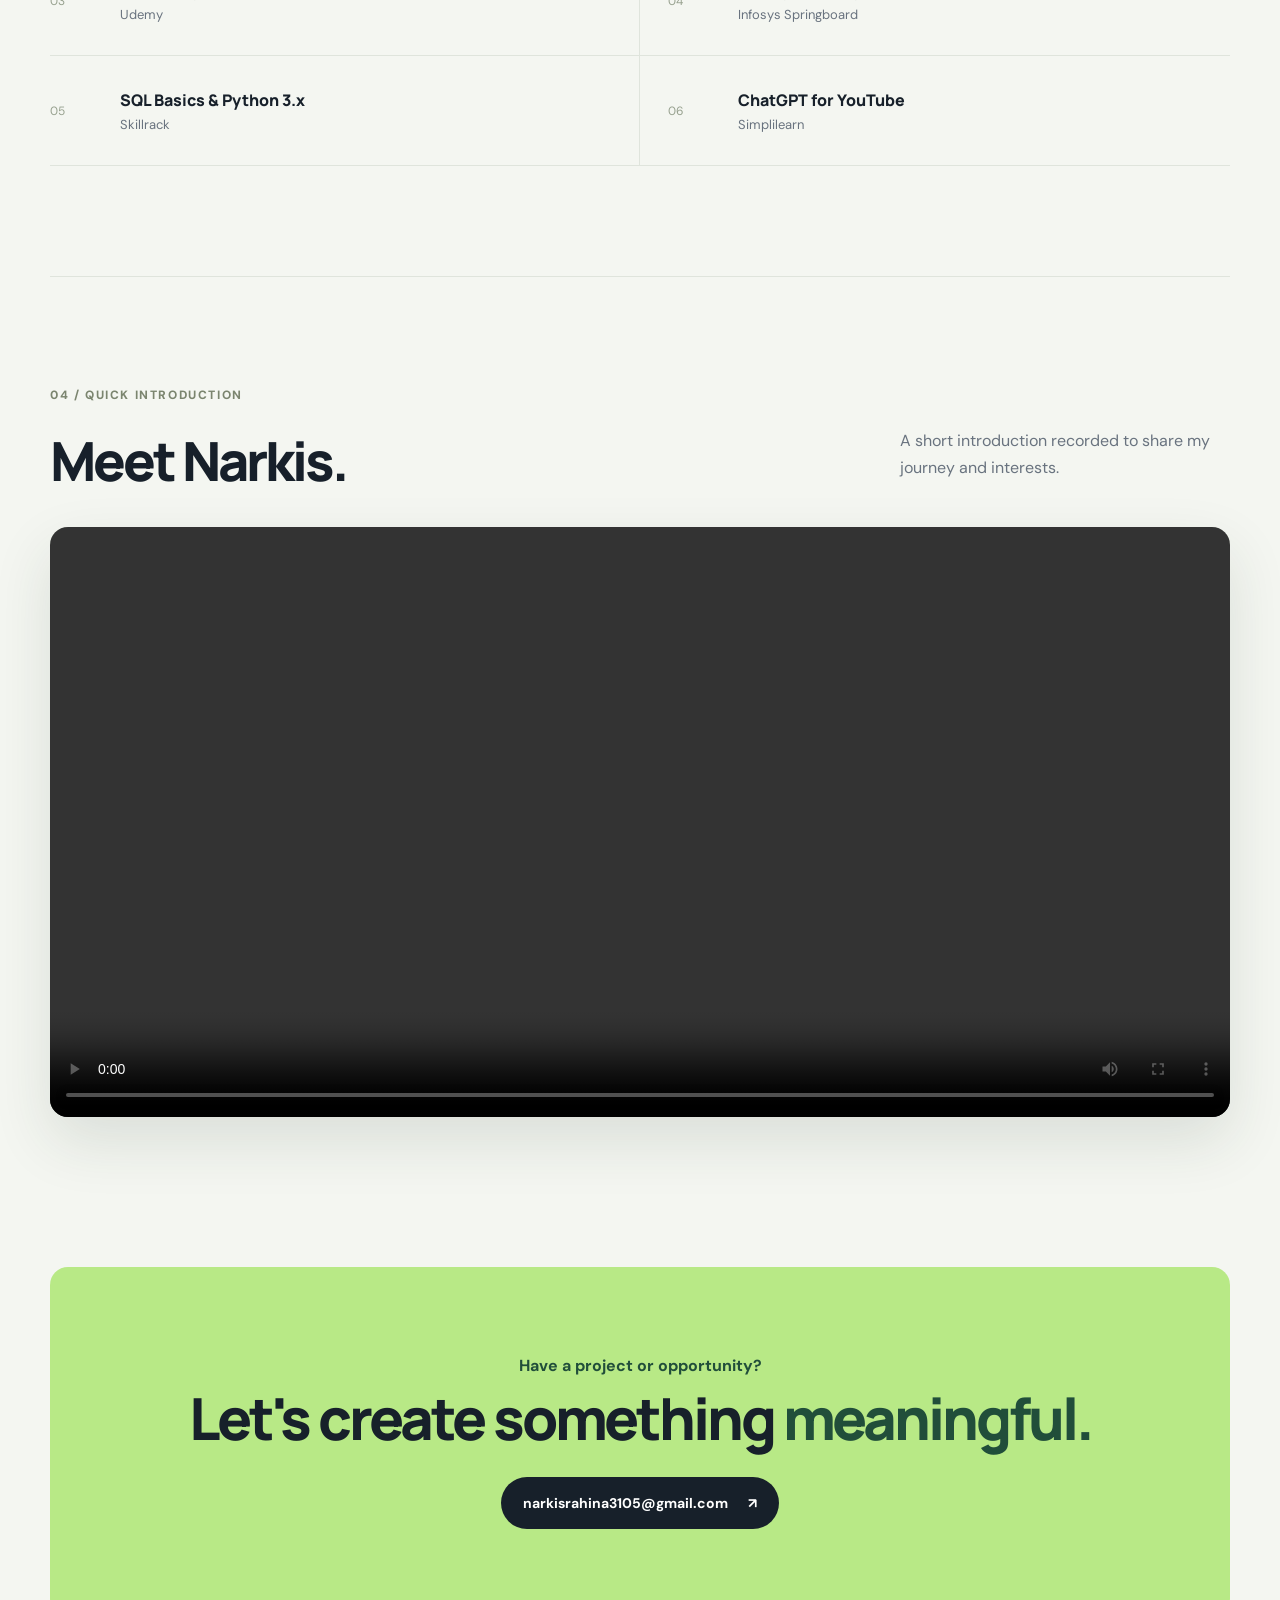
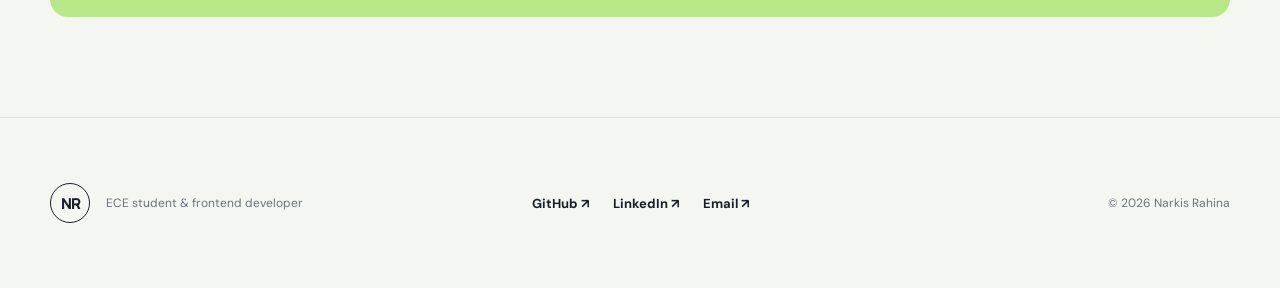
==== commit e5e0141c: "Redesign portfolio with resume and project showcase Co-authored-by: Copilot <223556219+Copilot@users" ====
--- a/index.html
+++ b/index.html
@@ -1,297 +1,129 @@
 <!DOCTYPE html>
 <html lang="en">
-  <head>
-    <meta charset="UTF-8" />
-    <meta name="viewport" content="width=device-width, initial-scale=1.0" />
-    <meta name="description" content="Narkis Rahina's professional portfolio featuring web development projects, skills, certificates, and contact details." />
-    <title>Narkis Rahina | Portfolio</title>
-    <link rel="preconnect" href="https://fonts.googleapis.com" />
-    <link rel="preconnect" href="https://fonts.gstatic.com" crossorigin />
-    <link href="https://fonts.googleapis.com/css2?family=Inter:wght@400;500;600;700;800&family=Poppins:wght@600;700&display=swap" rel="stylesheet" />
-    <link rel="stylesheet" href="style.css" />
-  </head>
-  <body>
-    <a class="skip-link" href="#main-content">Skip to content</a>
+<head>
+  <meta charset="UTF-8">
+  <meta name="viewport" content="width=device-width, initial-scale=1.0">
+  <meta name="description" content="Portfolio of Narkis Rahina, Electronics and Communication Engineering student and frontend developer.">
+  <title>Narkis Rahina | Portfolio</title>
+  <link rel="preconnect" href="https://fonts.googleapis.com">
+  <link rel="preconnect" href="https://fonts.gstatic.com" crossorigin>
+  <link href="https://fonts.googleapis.com/css2?family=DM+Sans:wght@400;500;600;700&family=Manrope:wght@600;700;800&display=swap" rel="stylesheet">
+  <link rel="stylesheet" href="style.css">
+</head>
+<body>
+  <header class="site-header">
+    <nav class="nav shell" aria-label="Primary navigation">
+      <a class="brand" href="index.html" aria-label="Narkis Rahina home"><span>NR</span></a>
+      <button class="menu-button" type="button" aria-expanded="false" aria-controls="nav-links">Menu</button>
+      <div class="nav-links" id="nav-links">
+        <a class="active" href="#home">Home</a>
+        <a href="#about">About</a>
+        <a href="#projects">Projects</a>
+        <a href="#certifications">Certifications</a>
+        <a href="resume.html">Resume</a>
+        <a href="contact.html">Contact</a>
+      </div>
+      <a class="nav-cta" href="contact.html">Let's talk <span>↗</span></a>
+    </nav>
+  </header>
 
-    <header class="hero" id="top">
-      <nav class="nav" aria-label="Primary navigation">
-        <a href="index.html">Home</a>
-        <a href="#about">About</a>
-        <a href="#education">Education</a>
-        <a href="#skills">Skills</a>
-        <a href="#certificates">Certificates</a>
-        <a href="projects.html">Projects Page</a>
-        <a href="resume.html">Resume Page</a>
-        <a href="contact.html">Contact Page</a>
-      </nav>
-
-      <div class="hero-content">
-        <div class="brand-mark" aria-label="Narkis Rahina logo">
-          <span class="brand-dot"></span>
-          <span class="brand-text">NR</span>
+  <main>
+    <section class="hero shell" id="home">
+      <div class="hero-copy reveal">
+        <p class="eyebrow"><span></span> Available for internships</p>
+        <h1>Hi, I'm <strong>Narkis Rahina.</strong><br>I build thoughtful digital experiences.</h1>
+        <p class="hero-lead">ECE student focused on frontend development, Python, and problem solving. I turn ideas into clean, useful, and responsive products.</p>
+        <div class="hero-actions">
+          <a class="button button-primary" href="#projects">Explore my work <span>↗</span></a>
+          <a class="button button-ghost" href="assets/Narkis-Rahina-Resume.docx" download>Download resume <span>↓</span></a>
         </div>
-        <p class="hero-badge">ECE Student • Aspiring Web Developer</p>
-        <p class="eyebrow">Electronics and Communication Engineering</p>
-        <p class="hero-spotlight">Logic • Creativity • Growth</p>
-        <h1>Hi, I’m <span id="typing-text"></span></h1>
-        <p class="lead">
-          I’m Narkis Rahina, an Electronics and Communication Engineering student who enjoys turning ideas into clean, functional web experiences and practical digital solutions.
-        </p>
-        <div class="actions">
-          <a class="btn btn-primary" href="projects.html">View Projects</a>
-          <a class="btn btn-secondary" href="resume.html">View Resume</a>
-          <a class="btn btn-secondary" href="contact.html">Contact Me</a>
-        </div>
-        <div class="social-links" aria-label="Social links">
-          <a href="https://github.com/narkisrahinaa2025ece-debug" target="_blank" rel="noopener noreferrer">GitHub</a>
-          <a href="https://www.linkedin.com/in/narkis-rahina-44a819380?utm_source=share_via&utm_content=profile&utm_medium=member_android" target="_blank" rel="noopener noreferrer">LinkedIn</a>
-          <a href="https://www.instagram.com/" target="_blank" rel="noopener noreferrer">Instagram</a>
-        </div>
-        <div class="quick-facts">
-          <div class="fact">
-            <strong>3+</strong>
-            <span>Projects</span>
-          </div>
-          <div class="fact">
-            <strong>7+</strong>
-            <span>Certificates</span>
-          </div>
-          <div class="fact">
-            <strong>Open</strong>
-            <span>To opportunities</span>
-          </div>
+        <div class="hero-stats">
+          <div><strong>9.00</strong><span>SGPA / 10</span></div>
+          <div><strong>4</strong><span>Featured projects</span></div>
+          <div><strong>10+</strong><span>Certificates</span></div>
         </div>
       </div>
-    </header>
 
-    <main id="main-content">
-      <section id="about" class="section reveal">
-        <div class="section-heading">
-          <p class="section-tag">About Me</p>
-          <h2>Building a strong foundation in technology and communication</h2>
+      <div class="hero-visual reveal">
+        <div class="orbit orbit-one"></div>
+        <div class="orbit orbit-two"></div>
+        <div class="portrait-card">
+          <div class="portrait-top"><span>ECE</span><span>2025—2029</span></div>
+          <div class="initials">NR</div>
+          <div class="portrait-copy"><p>Based in</p><strong>Tenkasi, Tamil Nadu</strong></div>
         </div>
-        <div class="section-links">
-          <a href="#skills">Jump to Skills</a>
-          <a href="#projects">View Projects</a>
-          <a href="contact.html">Contact Me</a>
+        <div class="floating-chip chip-one">HTML · CSS · JS</div>
+        <div class="floating-chip chip-two">Python · C++ · SQL</div>
+      </div>
+    </section>
+
+    <section class="about shell section-block" id="about">
+      <div class="section-heading reveal"><p class="section-kicker">01 / About</p><h2>Engineering curiosity,<br><em>creative execution.</em></h2></div>
+      <div class="about-grid">
+        <div class="about-text reveal">
+          <p>I’m a motivated Electronics and Communication Engineering student at Sri Eshwar College of Engineering with a strong foundation in electronics, programming, and web technologies.</p>
+          <p>My work combines analytical thinking with thoughtful interface design. I enjoy building products that solve real problems and help people work smarter.</p>
+          <a class="text-link" href="resume.html">Read full profile <span>→</span></a>
         </div>
-        <div class="about-box">
-          <p>
-            I am an Electronics and Communication Engineering student with a growing passion for web development, programming, and building practical digital solutions.
-            I enjoy creating simple, functional interfaces and learning the tools needed to build meaningful products.
-          </p>
-          <div class="about-highlights">
-            <span>Frontend Development</span>
-            <span>Problem Solving</span>
-            <span>Continuous Learning</span>
-          </div>
+        <div class="skill-panel reveal">
+          <article><span>01</span><div><h3>Frontend Development</h3><p>HTML5, CSS3, JavaScript</p></div></article>
+          <article><span>02</span><div><h3>Programming</h3><p>C, C++, Python, SQL</p></div></article>
+          <article><span>03</span><div><h3>Electronics & Systems</h3><p>VLSI, SoC Design, Digital Design</p></div></article>
         </div>
-      </section>
+      </div>
+    </section>
 
-      <section id="education" class="section reveal">
-        <div class="section-heading">
-          <p class="section-tag">Education</p>
-          <h2>A strong academic base for engineering and technology</h2>
-        </div>
-        <div class="education-box">
-          <div class="education-item">
-            <h3>B.E. Electronics and Communication Engineering</h3>
-            <p>Building a solid foundation in communication systems, electronics, problem solving, and modern technology.</p>
-          </div>
-          <div class="education-item">
-            <h3>Academic Interest</h3>
-            <p>Focused on web development, programming, digital design, and practical project-building.</p>
-          </div>
-        </div>
-      </section>
+    <section class="projects shell section-block" id="projects">
+      <div class="section-heading row-heading reveal">
+        <div><p class="section-kicker">02 / Selected work</p><h2>Projects with<br><em>purpose.</em></h2></div>
+        <a class="text-link" href="projects.html">View all projects <span>→</span></a>
+      </div>
+      <div class="project-grid">
+        <article class="project-card project-featured reveal">
+          <div class="project-preview preview-auth"><span class="preview-label">01 / Deepfake detection</span><div class="scan-window"><span></span></div></div>
+          <div class="project-info"><div><p>AI & Digital Trust</p><h3>Deepfake & Authenticity<br>Verification System</h3></div><a href="projects.html" aria-label="View Deepfake project">↗</a></div>
+        </article>
+        <article class="project-card reveal">
+          <div class="project-preview preview-study"><span class="preview-label">02 / Productivity</span><div class="planner-ui"><b>Study Plan</b><span></span><span></span><span></span></div></div>
+          <div class="project-info"><div><p>Python & Web</p><h3>Smart Study Planner</h3></div><a href="projects.html" aria-label="View Smart Study Planner">↗</a></div>
+        </article>
+        <article class="project-card reveal">
+          <div class="project-preview preview-shop"><span class="preview-label">03 / Recommendation</span><div class="shop-ui"><span></span><span></span><span></span></div></div>
+          <div class="project-info"><div><p>AI Recommendation</p><h3>E-Commerce Product Engine</h3></div><a href="projects.html" aria-label="View E-Commerce project">↗</a></div>
+        </article>
+      </div>
+    </section>
 
-      <section id="skills" class="section reveal">
-        <div class="section-heading">
-          <p class="section-tag">Skills</p>
-          <h2>Core strengths that support both engineering and web development</h2>
-        </div>
-        <div class="card-grid">
-          <article class="card reveal">
-            <h3>Frontend Development</h3>
-            <div class="icon-badge">⚡</div>
-            <p>Creating responsive and user-friendly interfaces with modern web technologies.</p>
-            <div class="skill-tags">
-              <span>HTML</span>
-              <span>CSS</span>
-              <span>JavaScript</span>
-            </div>
-          </article>
-          <article class="card reveal">
-            <h3>Programming & DSA</h3>
-            <div class="icon-badge">💻</div>
-            <p>Building strong foundations in programming logic, data structures, and problem solving.</p>
-            <div class="skill-tags">
-              <span>C</span>
-              <span>C++</span>
-              <span>Python</span>
-              <span>SQL</span>
-            </div>
-          </article>
-          <article class="card reveal">
-            <h3>Electronics & Systems</h3>
-            <div class="icon-badge">🔧</div>
-            <p>Applying engineering concepts from VLSI, digital design, and electronics fundamentals.</p>
-            <div class="skill-tags">
-              <span>VLSI</span>
-              <span>Digital Design</span>
-              <span>Electronics</span>
-            </div>
-          </article>
-        </div>
-      </section>
+    <section class="certifications shell section-block" id="certifications">
+      <div class="section-heading reveal"><p class="section-kicker">03 / Certifications</p><h2>Always learning,<br><em>always building.</em></h2></div>
+      <div class="certification-grid reveal">
+        <article><span>01</span><div><h3>VLSI System on Chip Design</h3><p>Maven Silicon</p></div></article>
+        <article><span>02</span><div><h3>Digital Design — Hands On</h3><p>Maven Silicon</p></div></article>
+        <article><span>03</span><div><h3>DSA using C & C++</h3><p>Udemy</p></div></article>
+        <article><span>04</span><div><h3>C Programming</h3><p>Infosys Springboard</p></div></article>
+        <article><span>05</span><div><h3>SQL Basics & Python 3.x</h3><p>Skillrack</p></div></article>
+        <article><span>06</span><div><h3>ChatGPT for YouTube</h3><p>Simplilearn</p></div></article>
+      </div>
+    </section>
 
-      <section id="certificates" class="section reveal">
-        <div class="section-heading">
-          <p class="section-tag">Certificates</p>
-          <h2>Recognized achievements that reflect continuous learning</h2>
-        </div>
-        <div class="section-links">
-          <a href="#projects">See Projects</a>
-          <a href="#resume">Open Resume</a>
-        </div>
-        <p class="section-note">Tap any certificate card to open it in Google Drive.</p>
-        <div class="certificate-list">
-          <a class="certificate-item reveal" href="https://drive.google.com/drive/my-drive" target="_blank" rel="noopener noreferrer">
-            <span class="certificate-icon">🏅</span>
-            <strong>Skillrack</strong>
-            <span class="certificate-meta">SQL Basics, Data Structures, and Python 3.x</span>
-            <span class="certificate-link">Open in Drive →</span>
-          </a>
-          <a class="certificate-item reveal" href="https://drive.google.com/drive/my-drive" target="_blank" rel="noopener noreferrer">
-            <span class="certificate-icon">📜</span>
-            <strong>HackerRank</strong>
-            <span class="certificate-meta">SQL Basics Certificate of Accomplishment</span>
-            <span class="certificate-link">Open in Drive →</span>
-          </a>
-          <a class="certificate-item reveal" href="https://drive.google.com/drive/my-drive" target="_blank" rel="noopener noreferrer">
-            <span class="certificate-icon">🧠</span>
-            <strong>Skillrack</strong>
-            <span class="certificate-meta">Java Programming for Beginners and ChatGPT for YouTube Video Creation</span>
-            <span class="certificate-link">Open in Drive →</span>
-          </a>
-          <a class="certificate-item reveal" href="https://drive.google.com/drive/my-drive" target="_blank" rel="noopener noreferrer">
-            <span class="certificate-icon">⚙️</span>
-            <strong>Maven Silicon</strong>
-            <span class="certificate-meta">VLSI System on Chip Design Overview and Digital Design</span>
-            <span class="certificate-link">Open in Drive →</span>
-          </a>
-          <a class="certificate-item reveal" href="https://drive.google.com/drive/my-drive" target="_blank" rel="noopener noreferrer">
-            <span class="certificate-icon">💡</span>
-            <strong>Infosys Springboard</strong>
-            <span class="certificate-meta">C Programming and related learning paths</span>
-            <span class="certificate-link">Open in Drive →</span>
-          </a>
-          <a class="certificate-item reveal" href="https://drive.google.com/drive/my-drive" target="_blank" rel="noopener noreferrer">
-            <span class="certificate-icon">🚀</span>
-            <strong>Udemy</strong>
-            <span class="certificate-meta">Mastering Data Structures and Algorithms using C and C++</span>
-            <span class="certificate-link">Open in Drive →</span>
-          </a>
-          <a class="certificate-item reveal" href="https://drive.google.com/drive/my-drive" target="_blank" rel="noopener noreferrer">
-            <span class="certificate-icon">🌍</span>
-            <strong>NPTEL</strong>
-            <span class="certificate-meta">Introduction to Japanese Language and Culture, and The Joy of Computing using Python</span>
-            <span class="certificate-link">Open in Drive →</span>
-          </a>
-        </div>
-      </section>
+    <section class="showreel shell section-block">
+      <div class="showreel-head reveal"><div><p class="section-kicker">04 / Quick introduction</p><h2>Meet Narkis.</h2></div><p>A short introduction recorded to share my journey and interests.</p></div>
+      <video class="showreel-video reveal" controls preload="metadata"><source src="assets/portfolio-reference.mp4" type="video/mp4">Your browser does not support the video tag.</video>
+    </section>
 
-      <section id="projects" class="section reveal">
-        <div class="section-heading">
-          <p class="section-tag">Projects</p>
-          <h2>Practical projects that show growth and initiative</h2>
-        </div>
-        <div class="section-links">
-          <a href="projects.html">Open Full Projects Page</a>
-          <a href="#contact">Get in Touch</a>
-        </div>
-        <div class="card-grid">
-          <article class="card reveal">
-            <h3>Smart Study Planner</h3>
-            <div class="icon-badge">📚</div>
-            <p>Developed a practical planner that helps users organize study schedules and daily goals efficiently.</p>
-            <div class="skill-tags">
-              <span>Productivity</span>
-              <span>Planning</span>
-            </div>
-          </article>
-          <article class="card reveal">
-            <h3>Online Shopping App</h3>
-            <div class="icon-badge">🛒</div>
-            <p>Built a user-friendly shopping experience inspired by modern e-commerce platforms.</p>
-            <div class="skill-tags">
-              <span>UI</span>
-              <span>Frontend</span>
-            </div>
-          </article>
-          <article class="card reveal">
-            <h3>Personal Portfolio Website</h3>
-            <div class="icon-badge">🌐</div>
-            <p>Created a responsive portfolio to showcase skills, projects, and learning achievements.</p>
-            <div class="skill-tags">
-              <span>HTML</span>
-              <span>CSS</span>
-              <span>JS</span>
-            </div>
-          </article>
-        </div>
-      </section>
+    <section class="contact-banner shell reveal">
+      <p>Have a project or opportunity?</p><h2>Let's create something <em>meaningful.</em></h2>
+      <a class="button button-primary" href="mailto:narkisrahina3105@gmail.com">narkisrahina3105@gmail.com <span>↗</span></a>
+    </section>
+  </main>
 
-      <section id="resume" class="section reveal">
-        <div class="section-heading">
-          <p class="section-tag">Resume</p>
-          <h2>A focused profile shaped by learning, engineering, and web curiosity</h2>
-        </div>
-        <div class="section-links">
-          <a href="resume.html">Open Resume Page</a>
-          <a href="mailto:narkis3105@gmail.com">Email Me</a>
-        </div>
-        <div class="resume-box">
-          <p>
-            I am an Electronics and Communication Engineering student with a strong interest in web development, problem solving, and creating practical digital experiences.
-          </p>
-          <ul class="resume-list">
-            <li>Frontend web development with HTML, CSS, and JavaScript</li>
-            <li>Programming skills in C, C++, Python, and SQL</li>
-            <li>Strong interest in electronics, VLSI, and digital design concepts</li>
-          </ul>
-          <div class="actions resume-actions">
-            <a class="btn btn-primary" href="C:\Users\Narkish Rahina\Desktop\Rahina.docx" target="_blank" rel="noopener noreferrer">Open Resume</a>
-            <a class="btn btn-secondary" href="mailto:narkis3105@gmail.com">Let's Talk</a>
-          </div>
-        </div>
-      </section>
-
-      <section id="contact" class="section reveal">
-        <div class="section-heading">
-          <p class="section-tag">Contact</p>
-          <h2>Ready to connect, learn, and grow</h2>
-        </div>
-        <div class="section-links">
-          <a href="contact.html">Open Contact Page</a>
-          <a href="#top">Back to Top</a>
-        </div>
-        <div class="contact-box">
-          <p>Feel free to reach out for internships, collaboration, or opportunities to work together.</p>
-          <div class="contact-actions">
-            <a class="btn btn-primary" href="mailto:narkis3105@gmail.com">Email Me</a>
-            <a class="btn btn-secondary" href="https://www.linkedin.com/in/narkis-rahina-44a819380?utm_source=share_via&utm_content=profile&utm_medium=member_android" target="_blank" rel="noopener noreferrer">Visit LinkedIn</a>
-          </div>
-        </div>
-      </section>
-    </main>
-
-    <footer class="footer">
-      <p>Built with HTML, CSS, and JavaScript.</p>
-      <p>© <span id="year"></span> Narkis Rahina. All rights reserved.</p>
-    </footer>
-
-    <button class="back-to-top" aria-label="Back to top">↑</button>
-    <script src="script.js" defer></script>
-  </body>
+  <footer class="footer">
+    <div class="shell footer-inner">
+      <div><a class="brand" href="index.html"><span>NR</span></a><p>ECE student & frontend developer</p></div>
+      <div class="footer-links"><a href="https://github.com/narkisrahinaa2025ece-debug" target="_blank" rel="noopener noreferrer">GitHub ↗</a><a href="https://www.linkedin.com/in/narkis-rahina-44a819380" target="_blank" rel="noopener noreferrer">LinkedIn ↗</a><a href="mailto:narkisrahina3105@gmail.com">Email ↗</a></div>
+      <p>© <span id="year"></span> Narkis Rahina</p>
+    </div>
+  </footer>
+  <script src="script.js" defer></script>
+</body>
 </html>
--- a/style.css
+++ b/style.css
@@ -1,673 +1,17 @@
-:root {
-  --bg: #020b16;
-  --surface: #071425;
-  --surface-2: #0d1e33;
-  --text: #f5f8ff;
-  --muted: #9eb0ca;
-  --accent: #4ec9b0;
-  --accent-2: #5b7cff;
-  --border: rgba(255, 255, 255, 0.12);
-  --shadow: 0 16px 50px rgba(0, 0, 0, 0.3);
-}
-
-* {
-  box-sizing: border-box;
-}
-
-html {
-  scroll-behavior: smooth;
-}
-
-body {
-  margin: 0;
-  font-family: "Inter", "Segoe UI", Arial, sans-serif;
-  background:
-    radial-gradient(circle at top left, rgba(78, 201, 176, 0.2), transparent 24%),
-    radial-gradient(circle at 85% 15%, rgba(91, 124, 255, 0.18), transparent 20%),
-    linear-gradient(135deg, #020b16 0%, #071425 100%);
-  color: var(--text);
-  line-height: 1.6;
-  position: relative;
-}
-
-body::before {
-  content: "";
-  position: fixed;
-  inset: 0;
-  background-image: linear-gradient(rgba(255,255,255,0.03) 1px, transparent 1px), linear-gradient(90deg, rgba(255,255,255,0.03) 1px, transparent 1px);
-  background-size: 36px 36px;
-  mask-image: linear-gradient(to bottom, rgba(0,0,0,0.4), transparent);
-  pointer-events: none;
-  z-index: -1;
-}
-
-a {
-  color: inherit;
-}
-
-a:hover {
-  color: var(--accent);
-}
-
-.skip-link {
-  position: absolute;
-  left: -999px;
-  top: 0;
-  background: var(--accent);
-  color: #041018;
-  padding: 0.7rem 1rem;
-  z-index: 40;
-}
-
-.skip-link:focus {
-  left: 1rem;
-  top: 1rem;
-}
-
-.nav {
-  display: flex;
-  justify-content: center;
-  gap: 0.7rem;
-  padding: 1rem 1.2rem;
-  position: sticky;
-  top: 0;
-  z-index: 20;
-  background: rgba(7, 17, 31, 0.88);
-  backdrop-filter: blur(10px);
-  border-bottom: 1px solid var(--border);
-}
-
-.nav a {
-  color: var(--text);
-  text-decoration: none;
-  font-weight: 600;
-  padding: 0.5rem 0.75rem;
-  border-radius: 999px;
-  transition: color 0.2s ease, background 0.2s ease, transform 0.2s ease;
-}
-
-.nav a:hover,
-.nav a.active {
-  color: var(--accent);
-  background: linear-gradient(90deg, rgba(78, 201, 176, 0.18), rgba(91, 124, 255, 0.16));
-  transform: translateY(-1px);
-  box-shadow: inset 0 0 0 1px rgba(255, 255, 255, 0.06);
-}
-
-.hero {
-  min-height: 92vh;
-  padding: 1rem 1.2rem 3.5rem;
-  display: flex;
-  flex-direction: column;
-  justify-content: center;
-}
-
-.hero-content {
-  max-width: 900px;
-  margin: 0 auto;
-  text-align: center;
-  background: linear-gradient(145deg, rgba(7, 20, 35, 0.98), rgba(15, 28, 46, 0.96));
-  border: 1px solid rgba(255, 255, 255, 0.14);
-  border-radius: 24px;
-  box-shadow: 0 25px 70px rgba(0, 0, 0, 0.35), inset 0 1px 0 rgba(255, 255, 255, 0.06);
-  padding: 3rem 2rem;
-  animation: fadeUp 0.9s ease both;
-  position: relative;
-  overflow: hidden;
-  isolation: isolate;
-}
-
-.hero-content::before {
-  content: "";
-  position: absolute;
-  left: 1rem;
-  bottom: 1rem;
-  width: 92px;
-  height: 92px;
-  border: 2px solid rgba(78, 201, 176, 0.38);
-  border-radius: 24px;
-  transform: rotate(18deg);
-  box-shadow: inset 0 0 18px rgba(78, 201, 176, 0.14);
-}
-
-.hero-content::after {
-  content: "";
-  position: absolute;
-  right: 1rem;
-  top: 1rem;
-  width: 120px;
-  height: 120px;
-  border: 2px solid rgba(91, 124, 255, 0.32);
-  border-radius: 50%;
-  box-shadow: 0 0 40px rgba(91, 124, 255, 0.14);
-}
-
-.brand-mark {
-  width: 86px;
-  height: 86px;
-  margin: 0 auto 1rem;
-  border-radius: 24px;
-  display: flex;
-  align-items: center;
-  justify-content: center;
-  gap: 0.4rem;
-  background: linear-gradient(135deg, rgba(78, 201, 176, 0.25), rgba(91, 124, 255, 0.25));
-  border: 1px solid rgba(255, 255, 255, 0.16);
-  box-shadow: 0 10px 24px rgba(78, 201, 176, 0.16);
-}
-
-.brand-dot {
-  width: 12px;
-  height: 12px;
-  border-radius: 50%;
-  background: linear-gradient(135deg, var(--accent), var(--accent-2));
-  box-shadow: 0 0 0 4px rgba(255,255,255,0.06);
-}
-
-.brand-text {
-  font-weight: 800;
-  letter-spacing: 0.12em;
-  color: var(--text);
-  font-size: 1.1rem;
-}
-
-.hero-badge {
-  display: inline-block;
-  padding: 0.45rem 0.8rem;
-  border-radius: 999px;
-  background: linear-gradient(90deg, rgba(78, 201, 176, 0.18), rgba(91, 124, 255, 0.16));
-  color: var(--accent);
-  font-size: 0.92rem;
-  font-weight: 600;
-  margin-bottom: 0.8rem;
-  box-shadow: inset 0 0 0 1px rgba(255, 255, 255, 0.06);
-}
-
-.eyebrow {
-  text-transform: uppercase;
-  letter-spacing: 0.28em;
-  color: var(--accent);
-  font-size: 0.8rem;
-  font-weight: 700;
-}
-
-.hero-spotlight {
-  display: inline-block;
-  margin: 0.3rem 0 1rem;
-  padding: 0.35rem 0.7rem;
-  border-radius: 999px;
-  background: rgba(91, 124, 255, 0.16);
-  color: #b8c7ff;
-  font-size: 0.9rem;
-  font-weight: 600;
-}
-
-h1, h2, h3 {
-  font-family: "Poppins", "Segoe UI", Arial, sans-serif;
-}
-
-h1 {
-  font-size: clamp(2.6rem, 5.4vw, 4.4rem);
-  margin: 0.4rem 0 1rem;
-  min-height: 3.5rem;
-  line-height: 1.05;
-  letter-spacing: -0.03em;
-  background: linear-gradient(90deg, #f5f8ff 0%, #8bd9c9 45%, #9fafef 100%);
-  -webkit-background-clip: text;
-  background-clip: text;
-  color: transparent;
-}
-
-#typing-text {
-  color: var(--accent);
-  border-right: 2px solid var(--accent);
-  padding-right: 0.2rem;
-  animation: blink 0.8s infinite;
-  text-shadow: 0 0 22px rgba(78, 201, 176, 0.28);
-}
-
-.lead {
-  font-size: 1.05rem;
-  color: var(--muted);
-  margin: 0 auto 2rem;
-  max-width: 700px;
-}
-
-.actions,
-.contact-actions {
-  display: flex;
-  justify-content: center;
-  gap: 1rem;
-  flex-wrap: wrap;
-}
-
-.btn {
-  display: inline-block;
-  padding: 0.85rem 1.2rem;
-  border-radius: 999px;
-  text-decoration: none;
-  font-weight: 700;
-  transition: transform 0.2s ease, box-shadow 0.2s ease, background 0.2s ease;
-}
-
-.btn:hover {
-  transform: translateY(-2px) scale(1.02);
-  box-shadow: 0 8px 20px rgba(78, 201, 176, 0.18);
-}
-
-.btn-primary {
-  background: linear-gradient(135deg, var(--accent), var(--accent-2));
-  color: white;
-  box-shadow: 0 12px 24px rgba(78, 201, 176, 0.18);
-}
-
-.btn-secondary {
-  background: rgba(255, 255, 255, 0.04);
-  color: var(--text);
-  border: 1px solid rgba(255, 255, 255, 0.12);
-}
-
-.social-links {
-  display: flex;
-  justify-content: center;
-  gap: 0.85rem;
-  flex-wrap: wrap;
-  margin-top: 1rem;
-}
-
-.social-links a {
-  color: var(--text);
-  text-decoration: none;
-  font-weight: 600;
-  padding: 0.45rem 0.8rem;
-  border-radius: 999px;
-  background: rgba(255, 255, 255, 0.06);
-  border: 1px solid var(--border);
-  transition: transform 0.2s ease, background 0.2s ease;
-}
-
-.social-links a:hover {
-  transform: translateY(-2px);
-  background: rgba(78, 201, 176, 0.14);
-  color: var(--accent);
-}
-
-.quick-facts {
-  display: flex;
-  justify-content: center;
-  gap: 1rem;
-  flex-wrap: wrap;
-  margin-top: 2rem;
-}
-
-.fact {
-  background: var(--surface-2);
-  border: 1px solid var(--border);
-  border-radius: 14px;
-  padding: 0.8rem 1rem;
-  min-width: 120px;
-}
-
-.fact strong {
-  display: block;
-  font-size: 1.05rem;
-  color: var(--accent);
-}
-
-.fact span {
-  color: var(--muted);
-  font-size: 0.95rem;
-}
-
-.section {
-  max-width: 1000px;
-  margin: 0 auto;
-  padding: 3.5rem 1.5rem;
-  scroll-margin-top: 88px;
-}
-
-.section-heading {
-  margin-bottom: 1rem;
-}
-
-.section-tag {
-  display: inline-block;
-  letter-spacing: 0.24em;
-  text-transform: uppercase;
-  font-size: 0.75rem;
-  font-weight: 700;
-  color: var(--accent);
-  margin-bottom: 0.35rem;
-}
-
-.section h2 {
-  font-size: clamp(1.35rem, 2.3vw, 1.75rem);
-  margin: 0;
-  color: var(--text);
-}
-
-.section p {
-  color: var(--muted);
-  max-width: 700px;
-}
-
-.section-note {
-  color: var(--accent);
-  font-weight: 600;
-  margin: 0.8rem 0 0;
-}
-
-.section-links {
-  display: flex;
-  flex-wrap: wrap;
-  gap: 0.7rem;
-  margin: 1rem 0 1.2rem;
-}
-
-.section-links a {
-  display: inline-block;
-  padding: 0.5rem 0.8rem;
-  border-radius: 999px;
-  text-decoration: none;
-  background: rgba(255, 255, 255, 0.05);
-  border: 1px solid rgba(255, 255, 255, 0.1);
-  color: var(--text);
-  font-size: 0.95rem;
-}
-
-.section-links a:hover {
-  color: var(--accent);
-  background: rgba(78, 201, 176, 0.12);
-}
-
-.about-box,
-.card,
-.certificate-item,
-.contact-box,
-.resume-box,
-.education-box {
-  background: linear-gradient(145deg, rgba(15, 23, 42, 0.96), rgba(8, 17, 31, 0.92));
-  border: 1px solid rgba(255, 255, 255, 0.12);
-  border-radius: 16px;
-  padding: 1.2rem;
-  box-shadow: 0 10px 28px rgba(0, 0, 0, 0.2);
-  transition: transform 0.2s ease, border-color 0.2s ease, box-shadow 0.2s ease;
-}
-
-.card:hover,
-.certificate-item:hover {
-  transform: translateY(-4px);
-  border-color: rgba(78, 201, 176, 0.35);
-  box-shadow: 0 16px 34px rgba(0, 0, 0, 0.24);
-}
-
-.about-highlights {
-  display: flex;
-  flex-wrap: wrap;
-  gap: 0.6rem;
-  margin-top: 1rem;
-}
-
-.education-box {
-  display: grid;
-  gap: 1rem;
-}
-
-.education-item {
-  padding: 1rem 0;
-  border-bottom: 1px solid var(--border);
-}
-
-.education-item:last-child {
-  border-bottom: none;
-  padding-bottom: 0;
-}
-
-.education-item h3 {
-  margin: 0 0 0.35rem;
-  color: var(--text);
-}
-
-.education-item p {
-  margin: 0;
-  color: var(--muted);
-}
-
-.about-highlights span {
-  background: rgba(78, 201, 176, 0.12);
-  color: var(--accent);
-  padding: 0.35rem 0.7rem;
-  border-radius: 999px;
-  font-size: 0.9rem;
-}
-
-.card-grid {
-  display: grid;
-  grid-template-columns: repeat(auto-fit, minmax(240px, 1fr));
-  gap: 1.2rem;
-  margin-top: 1.4rem;
-}
-
-.card {
-  transition: transform 0.2s ease, box-shadow 0.2s ease;
-  position: relative;
-  overflow: hidden;
-}
-
-.card::before {
-  content: "";
-  position: absolute;
-  inset: 0;
-  background: linear-gradient(135deg, rgba(78, 201, 176, 0.08), transparent 60%);
-  pointer-events: none;
-}
-
-.card:hover {
-  transform: translateY(-6px) scale(1.01);
-  box-shadow: 0 12px 30px rgba(78, 201, 176, 0.16);
-}
-
-.card h3 {
-  margin-top: 0;
-  color: var(--text);
-}
-
-.skill-tags {
-  display: flex;
-  flex-wrap: wrap;
-  gap: 0.5rem;
-  margin-top: 0.8rem;
-}
-
-.skill-tags span {
-  background: rgba(106, 141, 255, 0.14);
-  padding: 0.35rem 0.65rem;
-  border-radius: 999px;
-  font-size: 0.85rem;
-  color: #bcd2ff;
-}
-
-.icon-badge {
-  display: inline-flex;
-  align-items: center;
-  justify-content: center;
-  width: 38px;
-  height: 38px;
-  border-radius: 50%;
-  background: rgba(78, 201, 176, 0.14);
-  color: var(--accent);
-  margin-top: 0.7rem;
-  font-size: 1rem;
-}
-
-.certificate-list {
-  display: grid;
-  grid-template-columns: repeat(auto-fit, minmax(240px, 1fr));
-  gap: 0.9rem;
-  margin-top: 1rem;
-}
-
-.certificate-item {
-  display: block;
-  text-decoration: none;
-  color: var(--text);
-  background: linear-gradient(135deg, rgba(15, 23, 42, 0.96), rgba(11, 20, 38, 0.96));
-  border: 1px solid var(--border);
-  border-radius: 16px;
-  padding: 1rem;
-  box-shadow: 0 8px 24px rgba(0, 0, 0, 0.18);
-  transition: transform 0.2s ease, border-color 0.2s ease, box-shadow 0.2s ease;
-  position: relative;
-  overflow: hidden;
-}
-
-.certificate-item::before {
-  content: "";
-  position: absolute;
-  inset: 0;
-  background: linear-gradient(135deg, rgba(78, 201, 176, 0.08), transparent 60%);
-  pointer-events: none;
-}
-
-.certificate-item:hover {
-  transform: translateY(-4px);
-  border-color: var(--accent);
-  box-shadow: 0 12px 30px rgba(78, 201, 176, 0.16);
-}
-
-.certificate-icon {
-  display: inline-flex;
-  align-items: center;
-  justify-content: center;
-  width: 38px;
-  height: 38px;
-  border-radius: 10px;
-  background: rgba(78, 201, 176, 0.14);
-  margin-bottom: 0.7rem;
-}
-
-.certificate-item strong {
-  display: block;
-  color: var(--accent);
-  margin-bottom: 0.35rem;
-}
-
-.certificate-meta {
-  display: block;
-  color: var(--muted);
-  margin-bottom: 0.7rem;
-}
-
-.certificate-link {
-  display: inline-block;
-  color: var(--accent);
-  font-weight: 600;
-}
-
-.resume-list {
-  color: var(--muted);
-  margin: 1rem 0 0;
-  padding-left: 1.2rem;
-}
-
-.resume-actions {
-  justify-content: flex-start;
-  margin-top: 1.2rem;
-}
-
-.footer {
-  text-align: center;
-  padding: 2rem 1rem 3rem;
-  color: var(--muted);
-}
-
-.back-to-top {
-  position: fixed;
-  right: 1rem;
-  bottom: 1rem;
-  border: none;
-  border-radius: 999px;
-  background: linear-gradient(135deg, var(--accent), var(--accent-2));
-  color: white;
-  width: 44px;
-  height: 44px;
-  font-size: 1.2rem;
-  cursor: pointer;
-  box-shadow: var(--shadow);
-  opacity: 0;
-  pointer-events: none;
-  transition: opacity 0.2s ease, transform 0.2s ease;
-}
-
-.back-to-top.visible {
-  opacity: 1;
-  pointer-events: auto;
-}
-
-.back-to-top:hover {
-  transform: translateY(-2px);
-}
-
-.reveal {
-  opacity: 0;
-  transform: translateY(24px);
-  transition: opacity 0.7s ease, transform 0.7s ease;
-}
-
-.reveal.show {
-  opacity: 1;
-  transform: translateY(0);
-}
-
-@keyframes fadeUp {
-  from {
-    opacity: 0;
-    transform: translateY(20px);
-  }
-  to {
-    opacity: 1;
-    transform: translateY(0);
-  }
-}
-
-@keyframes blink {
-  0%, 100% {
-    border-color: transparent;
-  }
-  50% {
-    border-color: var(--accent);
-  }
-}
-
-@media (max-width: 768px) {
-  .nav {
-    flex-wrap: wrap;
-  }
-
-  .hero-content {
-    padding: 2.2rem 1.2rem;
-  }
-
-  .quick-facts {
-    flex-direction: column;
-    align-items: center;
-  }
-
-  .resume-actions,
-  .contact-actions {
-    justify-content: center;
-  }
-}
-
-@media (prefers-reduced-motion: reduce) {
-  html {
-    scroll-behavior: auto;
-  }
-
-  *, *::before, *::after {
-    animation-duration: 0.01ms !important;
-    animation-iteration-count: 1 !important;
-    transition-duration: 0.01ms !important;
-    scroll-behavior: auto !important;
-  }
-}
+:root{--ink:#17202a;--muted:#69737f;--paper:#f4f6f1;--white:#fff;--line:#dfe4dc;--green:#b8e986;--green-dark:#214e3a;--lavender:#bfc0ef;--shadow:0 24px 60px rgba(35,55,45,.12)}
+*{box-sizing:border-box}html{scroll-behavior:smooth}body{margin:0;color:var(--ink);background:var(--paper);font-family:"DM Sans",sans-serif;-webkit-font-smoothing:antialiased}a{color:inherit;text-decoration:none}.shell{width:min(1180px,calc(100% - 48px));margin-inline:auto}
+.site-header{height:88px;display:flex;align-items:center;background:rgba(244,246,241,.92);backdrop-filter:blur(16px);position:sticky;top:0;z-index:30;border-bottom:1px solid rgba(23,32,42,.06)}.nav{display:flex;align-items:center}.brand{width:46px;height:46px;display:grid;place-items:center;border:1px solid var(--ink);border-radius:50%}.brand span{font:800 15px "Manrope",sans-serif;letter-spacing:-1px}.nav-links{display:flex;gap:30px;margin-left:72px}.nav-links a{color:#59636d;font-size:14px;font-weight:600}.nav-links a.active,.nav-links a:hover{color:var(--ink)}.nav-cta{margin-left:auto;font-size:14px;font-weight:700;border-bottom:1px solid var(--ink);padding-bottom:4px}.nav-cta span{margin-left:6px}.menu-button{display:none}
+.hero{min-height:690px;display:grid;grid-template-columns:1.12fr .88fr;align-items:center;gap:30px;padding-block:48px 78px}.eyebrow{display:flex;align-items:center;gap:9px;margin:0 0 20px;color:var(--green-dark);font-size:13px;font-weight:700;text-transform:uppercase;letter-spacing:1.4px}.eyebrow span{width:8px;height:8px;border-radius:50%;background:#69b88c;box-shadow:0 0 0 5px rgba(105,184,140,.12)}.hero h1{max-width:700px;margin:0;font:700 clamp(44px,5.2vw,74px)/1.05 "Manrope",sans-serif;letter-spacing:-4px}.hero h1 strong{color:var(--green-dark)}.hero-lead{max-width:590px;margin:28px 0 30px;color:var(--muted);font-size:18px;line-height:1.7}.hero-actions{display:flex;gap:12px}.button{min-height:52px;display:inline-flex;align-items:center;justify-content:center;gap:20px;border-radius:999px;padding:0 22px;font-weight:700;font-size:14px;transition:.25s ease}.button-primary{background:var(--ink);color:#fff}.button-primary:hover{background:var(--green-dark);transform:translateY(-2px)}.button-ghost{border:1px solid var(--line);background:rgba(255,255,255,.5)}.button-ghost:hover{border-color:var(--ink)}.hero-stats{display:flex;gap:38px;margin-top:48px}.hero-stats div{display:flex;flex-direction:column}.hero-stats strong{font:800 21px "Manrope",sans-serif}.hero-stats span{color:var(--muted);font-size:12px;margin-top:3px}
+.hero-visual{height:520px;position:relative;display:grid;place-items:center}.portrait-card{width:348px;height:430px;position:relative;z-index:2;border-radius:180px 180px 28px 28px;background:linear-gradient(145deg,#dcebbd,#99c6a4);box-shadow:var(--shadow);overflow:hidden}.portrait-card::after{content:"";position:absolute;width:250px;height:250px;border:1px solid rgba(255,255,255,.55);border-radius:50%;bottom:-85px;right:-65px}.portrait-top{display:flex;justify-content:space-between;padding:38px 42px 0;color:var(--green-dark);font-size:11px;font-weight:800;letter-spacing:1.4px}.initials{height:260px;display:grid;place-items:center;color:rgba(33,78,58,.82);font:800 98px "Manrope",sans-serif;letter-spacing:-12px;padding-right:12px}.portrait-copy{position:absolute;left:42px;bottom:34px;z-index:2}.portrait-copy p{margin:0 0 4px;font-size:11px;color:var(--green-dark)}.portrait-copy strong{font-size:14px}.orbit{position:absolute;border:1px solid rgba(33,78,58,.12);border-radius:50%}.orbit-one{width:470px;height:470px}.orbit-two{width:535px;height:535px;border-style:dashed}.floating-chip{position:absolute;z-index:3;background:rgba(255,255,255,.92);border:1px solid rgba(23,32,42,.08);border-radius:999px;padding:12px 15px;font-size:12px;font-weight:700;box-shadow:0 14px 30px rgba(35,55,45,.1)}.chip-one{left:-10px;top:130px}.chip-two{right:-12px;bottom:105px}
+.section-block{padding-block:110px;border-top:1px solid var(--line)}.section-heading{margin-bottom:48px}.section-kicker{margin:0 0 20px!important;color:#7b856f;text-transform:uppercase;letter-spacing:1.6px;font-size:12px!important;font-weight:800}.section-heading h2{margin:0;font:800 clamp(38px,5vw,62px)/1.05 "Manrope",sans-serif;letter-spacing:-3px}.section-heading h2 em{color:#829b76;font-style:normal}.about-grid{display:grid;grid-template-columns:.8fr 1.2fr;gap:100px}.about-text p{color:var(--muted);font-size:17px;line-height:1.8}.about-text p:first-child{color:var(--ink);font-size:21px;line-height:1.55}.text-link{display:inline-flex;align-items:center;gap:18px;margin-top:18px;border-bottom:1px solid var(--ink);padding-bottom:5px;font-weight:700;font-size:14px}.skill-panel{border-top:1px solid var(--line)}.skill-panel article{min-height:112px;display:grid;grid-template-columns:70px 1fr;align-items:center;border-bottom:1px solid var(--line)}.skill-panel article>span{color:#96a08e;font-size:12px}.skill-panel h3{margin:0 0 6px;font:800 18px "Manrope",sans-serif}.skill-panel p{margin:0;color:var(--muted);font-size:14px}
+.row-heading{display:flex;align-items:end;justify-content:space-between}.row-heading .text-link{margin-bottom:8px}.project-grid{display:grid;grid-template-columns:1.25fr .75fr;gap:18px}.project-card{min-width:0}.project-featured{grid-row:span 2}.project-preview{height:270px;border-radius:14px;position:relative;overflow:hidden}.project-featured .project-preview{height:505px}.preview-auth{background:#cedaaf}.preview-study{background:#d6d8ec}.preview-shop{background:#eccfb9}.preview-label{position:absolute;left:22px;top:20px;z-index:3;font-size:11px;font-weight:800;text-transform:uppercase;letter-spacing:1px}.scan-window{position:absolute;width:280px;height:340px;left:50%;top:52%;transform:translate(-50%,-50%);border:1px solid rgba(33,78,58,.38);border-radius:140px 140px 18px 18px;background:linear-gradient(160deg,rgba(255,255,255,.55),rgba(184,233,134,.2))}.scan-window::before{content:"";position:absolute;width:130px;height:130px;border-radius:50%;background:rgba(255,255,255,.6);left:75px;top:68px;box-shadow:0 0 60px rgba(33,78,58,.12)}.scan-window span{position:absolute;width:220px;height:1px;background:rgba(33,78,58,.5);left:30px;top:55%;box-shadow:0 44px 0 rgba(33,78,58,.18)}.planner-ui{width:210px;height:190px;position:absolute;right:38px;bottom:-20px;background:rgba(255,255,255,.82);border-radius:12px 12px 0 0;padding:24px;display:grid;gap:10px}.planner-ui b{font-size:13px}.planner-ui span{height:28px;border-radius:6px;background:#eeeefa;border-left:4px solid #9ba0d5}.shop-ui{position:absolute;right:32px;bottom:-8px;display:flex;gap:12px}.shop-ui span{width:86px;height:160px;border-radius:8px 8px 0 0;background:rgba(255,255,255,.72);border:1px solid rgba(100,70,50,.08)}.project-info{display:flex;justify-content:space-between;align-items:end;padding:20px 2px 8px}.project-info p{margin:0 0 5px;color:var(--muted);font-size:12px}.project-info h3{margin:0;font:800 20px/1.25 "Manrope",sans-serif}.project-info a{width:42px;height:42px;display:grid;place-items:center;border:1px solid var(--line);border-radius:50%}.project-info a:hover{background:var(--ink);color:#fff}
+.certification-grid{display:grid;grid-template-columns:repeat(2,1fr);border-top:1px solid var(--line)}.certification-grid article{min-height:110px;display:grid;grid-template-columns:70px 1fr;align-items:center;border-bottom:1px solid var(--line)}.certification-grid article:nth-child(odd){border-right:1px solid var(--line)}.certification-grid article:nth-child(even){padding-left:28px}.certification-grid article>span{color:#96a08e;font-size:12px}.certification-grid h3{margin:0 0 5px;font:800 16px "Manrope",sans-serif}.certification-grid p{margin:0;color:var(--muted);font-size:13px}
+.showreel-head{display:flex;justify-content:space-between;align-items:end;margin-bottom:30px}.showreel-head h2{margin:0;font:800 54px "Manrope",sans-serif;letter-spacing:-3px}.showreel-head>p{max-width:330px;color:var(--muted);line-height:1.7}.showreel-video{width:100%;max-height:650px;display:block;border-radius:18px;background:#dfe5d8;box-shadow:var(--shadow)}
+.contact-banner{min-height:350px;margin-top:40px;margin-bottom:100px;border-radius:18px;background:var(--green);display:flex;flex-direction:column;align-items:center;justify-content:center;text-align:center}.contact-banner p{margin:0 0 12px;color:var(--green-dark);font-weight:700}.contact-banner h2{margin:0 0 28px;font:800 clamp(38px,5vw,58px)/1.05 "Manrope",sans-serif;letter-spacing:-3px}.contact-banner h2 em{font-style:normal;color:var(--green-dark)}
+.footer{border-top:1px solid var(--line)}.footer-inner{min-height:170px;display:grid;grid-template-columns:1fr auto 1fr;align-items:center}.footer-inner>div:first-child{display:flex;align-items:center;gap:16px}.footer-inner .brand{width:40px;height:40px}.footer-inner p{color:var(--muted);font-size:12px}.footer-links{display:flex;gap:24px;font-size:13px;font-weight:700}.footer-inner>p{justify-self:end}
+.reveal{opacity:0;transform:translateY(18px);transition:opacity .65s ease,transform .65s ease}.reveal.show{opacity:1;transform:translateY(0)}
+.page-hero{min-height:400px;display:flex;align-items:center}.page-hero h1{max-width:760px;margin:0;font:800 clamp(48px,7vw,82px)/1 "Manrope",sans-serif;letter-spacing:-5px}.page-hero h1 em{color:#829b76;font-style:normal}.content-section{border-top:1px solid var(--line);padding-block:80px}.detail-projects{display:grid;gap:18px}.detail-project{display:grid;grid-template-columns:260px 1fr auto;gap:28px;align-items:center;border-bottom:1px solid var(--line);padding-bottom:18px}.detail-project:first-child{border-top:1px solid var(--line);padding-top:18px}.detail-project .project-preview{height:180px}.detail-project h2{margin:5px 0 8px;font:800 22px "Manrope",sans-serif}.detail-project p{color:var(--muted);margin:0}
+.resume-layout{display:grid;grid-template-columns:280px 1fr;gap:70px}.resume-sidebar{position:sticky;top:120px;align-self:start}.resume-sidebar h2{margin:0 0 8px;font:800 28px "Manrope",sans-serif}.resume-sidebar p{color:var(--muted)}.resume-block{border-top:1px solid var(--line);padding:28px 0 36px}.resume-block h3{margin:0 0 18px;font:800 15px "Manrope",sans-serif;text-transform:uppercase;letter-spacing:1.2px}.resume-entry{display:grid;grid-template-columns:150px 1fr;gap:20px;margin-bottom:22px}.resume-entry time{color:#809078;font-size:13px;font-weight:700}.resume-entry h4{margin:0 0 6px;font-size:17px}.resume-entry p{margin:0;color:var(--muted);line-height:1.65}.tag-list{display:flex;flex-wrap:wrap;gap:8px}.tag-list span{border:1px solid var(--line);border-radius:999px;padding:8px 12px;font-size:13px}
+.contact-layout{display:grid;grid-template-columns:1fr 1fr;gap:70px}.contact-list{border-top:1px solid var(--line)}.contact-list a,.contact-list div{display:grid;grid-template-columns:130px 1fr;min-height:78px;align-items:center;border-bottom:1px solid var(--line)}.contact-list span{color:var(--muted);font-size:13px}.contact-list strong{font-size:15px}
+@media(max-width:900px){.shell{width:min(100% - 32px,1180px)}.nav-links{display:none;position:absolute;left:16px;right:16px;top:78px;margin:0;padding:20px;border:1px solid var(--line);border-radius:14px;background:var(--white);flex-direction:column;gap:16px;box-shadow:var(--shadow)}.nav-links.open{display:flex}.nav-cta{display:none}.menu-button{display:block;margin-left:auto;border:0;background:transparent;font-weight:700}.hero{grid-template-columns:1fr;padding-top:70px}.hero h1{letter-spacing:-3px}.hero-visual{height:500px}.about-grid,.resume-layout,.contact-layout{grid-template-columns:1fr;gap:35px}.project-grid{grid-template-columns:1fr}.project-featured{grid-row:auto}.project-featured .project-preview{height:420px}.certification-grid{grid-template-columns:1fr}.certification-grid article:nth-child(odd){border-right:0}.certification-grid article:nth-child(even){padding-left:0}.footer-inner{grid-template-columns:1fr;gap:18px;padding-block:35px}.footer-inner>p{justify-self:start}.detail-project{grid-template-columns:180px 1fr auto}.resume-sidebar{position:static}}
+@media(max-width:600px){.hero{min-height:auto}.hero h1{font-size:44px;letter-spacing:-2.5px}.hero-lead{font-size:16px}.hero-actions{align-items:stretch;flex-direction:column}.hero-stats{gap:20px}.hero-visual{height:430px}.portrait-card{width:280px;height:360px}.initials{height:220px}.orbit-one{width:390px;height:390px}.orbit-two{width:430px;height:430px}.chip-one{left:0}.chip-two{right:0}.section-block{padding-block:74px}.section-heading h2{letter-spacing:-2px}.about-text p:first-child{font-size:18px}.row-heading{align-items:start}.row-heading .text-link{display:none}.project-featured .project-preview,.project-preview{height:300px}.scan-window{width:220px;height:260px}.showreel-head{display:block}.showreel-head h2{font-size:44px}.contact-banner{min-height:400px;padding-inline:20px}.contact-banner h2{letter-spacing:-2px}.contact-banner .button{max-width:100%;font-size:12px}.detail-project{grid-template-columns:1fr}.resume-entry{grid-template-columns:1fr;gap:5px}.contact-list a,.contact-list div{grid-template-columns:100px 1fr}.page-hero h1{letter-spacing:-3px}}
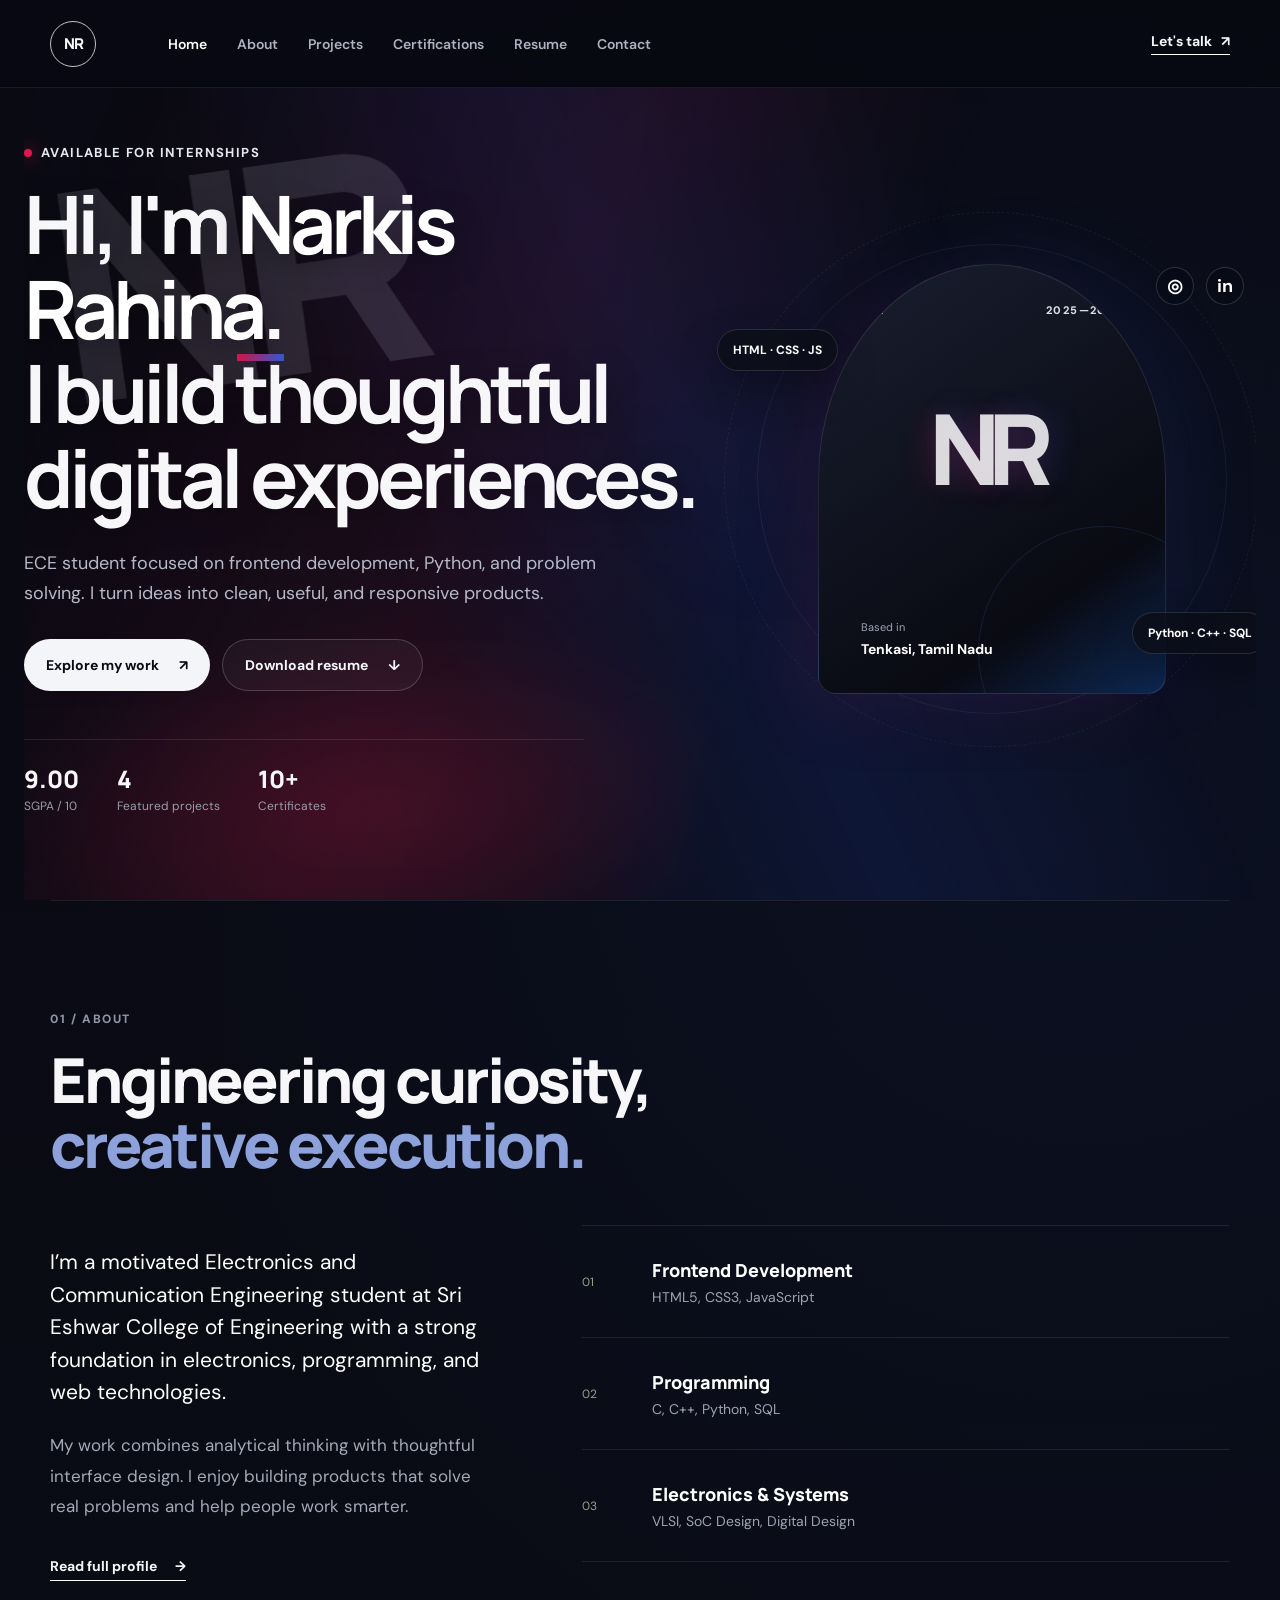
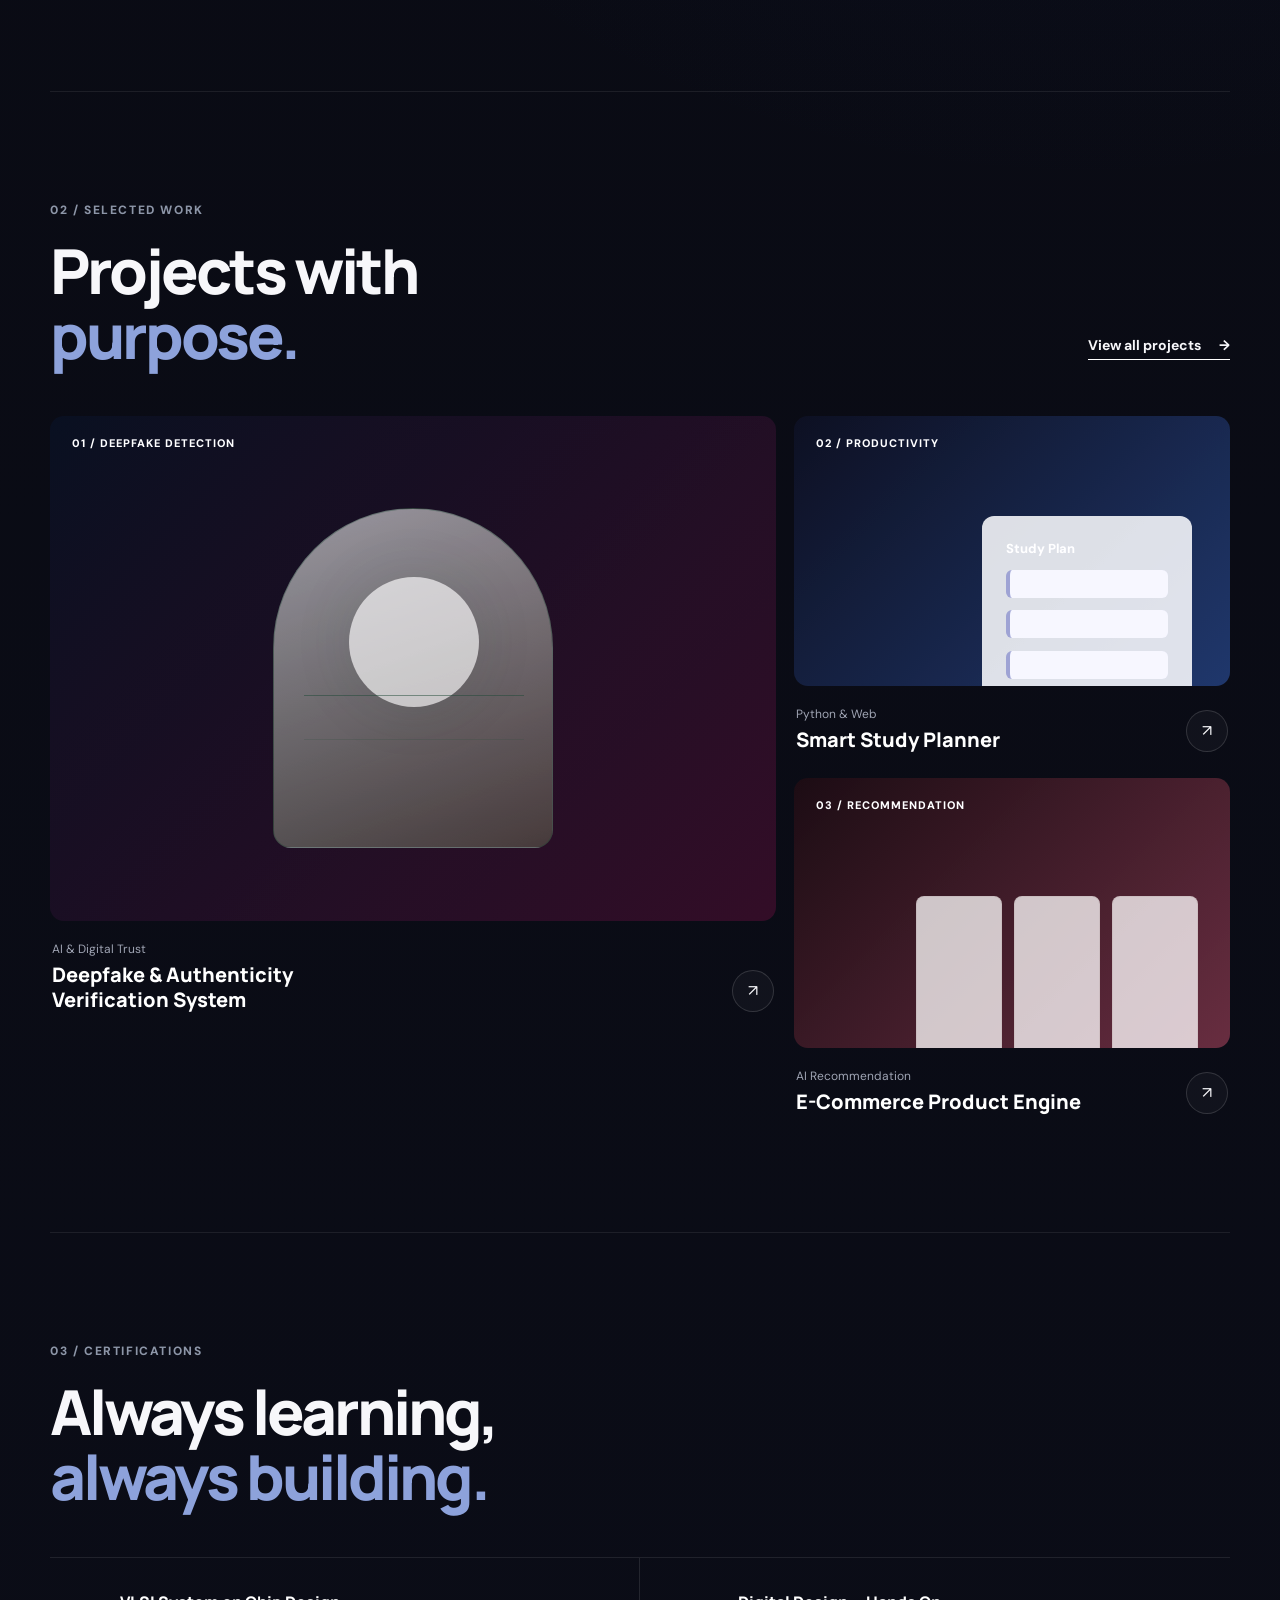
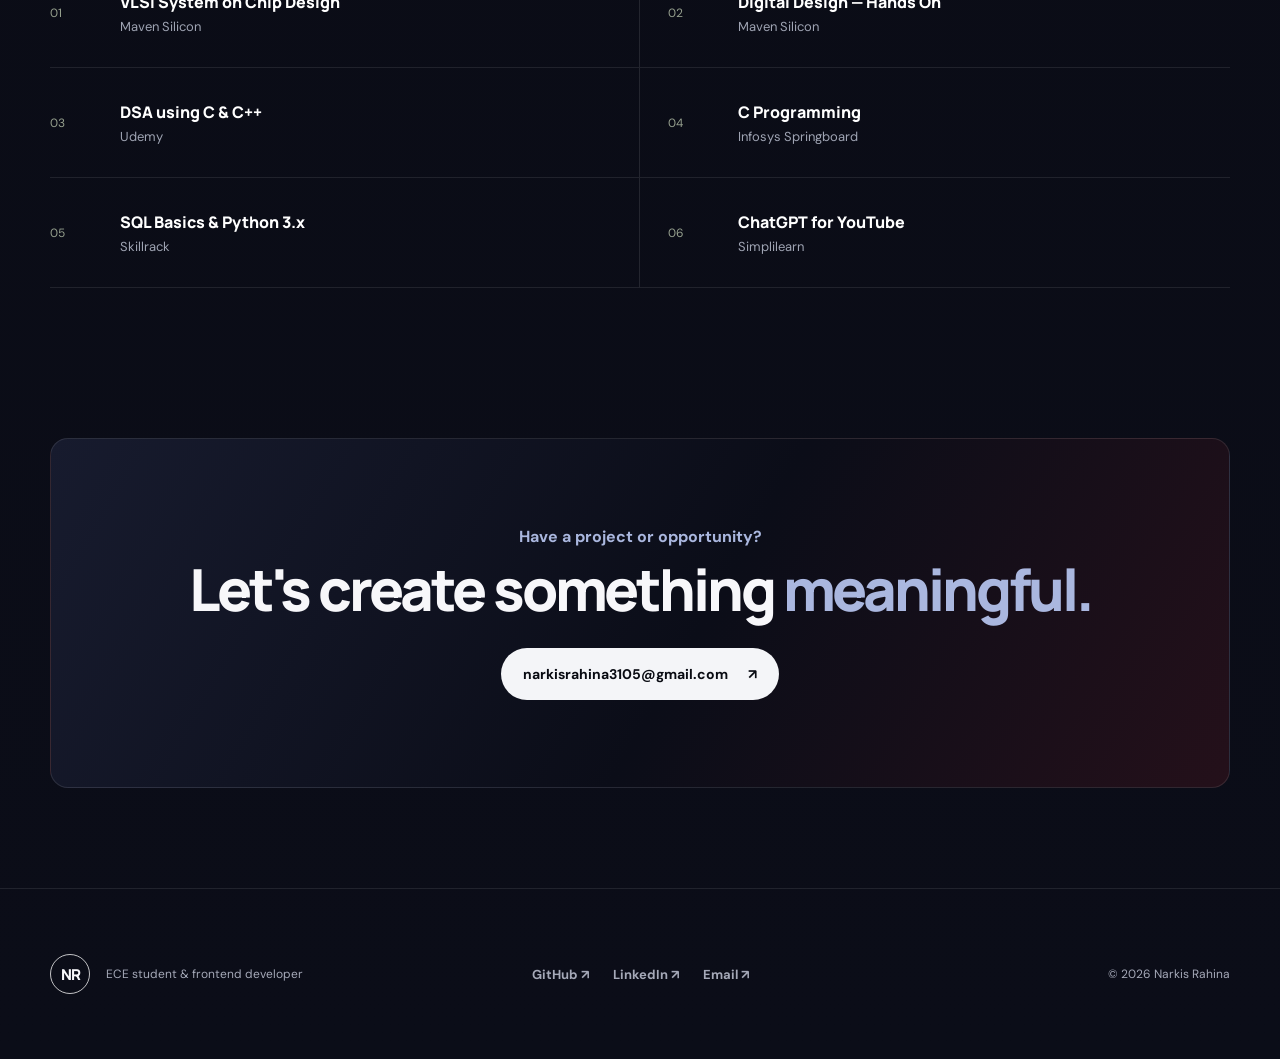
==== commit 24a586dc: "Remove video and match spotlight reference style Co-authored-by: Copilot <223556219+Copilot@users.no" ====
--- a/index.html
+++ b/index.html
@@ -29,6 +29,12 @@
 
   <main>
     <section class="hero shell" id="home">
+      <div class="spotlight-haze" aria-hidden="true"></div>
+      <div class="hero-number" aria-hidden="true">NR</div>
+      <div class="hero-social" aria-label="Portfolio links">
+        <a href="https://www.instagram.com/" target="_blank" rel="noopener noreferrer">◎</a>
+        <a href="https://www.linkedin.com/in/narkis-rahina-44a819380" target="_blank" rel="noopener noreferrer">in</a>
+      </div>
       <div class="hero-copy reveal">
         <p class="eyebrow"><span></span> Available for internships</p>
         <h1>Hi, I'm <strong>Narkis Rahina.</strong><br>I build thoughtful digital experiences.</h1>
@@ -106,11 +112,6 @@
       </div>
     </section>
 
-    <section class="showreel shell section-block">
-      <div class="showreel-head reveal"><div><p class="section-kicker">04 / Quick introduction</p><h2>Meet Narkis.</h2></div><p>A short introduction recorded to share my journey and interests.</p></div>
-      <video class="showreel-video reveal" controls preload="metadata"><source src="assets/portfolio-reference.mp4" type="video/mp4">Your browser does not support the video tag.</video>
-    </section>
-
     <section class="contact-banner shell reveal">
       <p>Have a project or opportunity?</p><h2>Let's create something <em>meaningful.</em></h2>
       <a class="button button-primary" href="mailto:narkisrahina3105@gmail.com">narkisrahina3105@gmail.com <span>↗</span></a>
--- a/style.css
+++ b/style.css
@@ -6,7 +6,6 @@
 .section-block{padding-block:110px;border-top:1px solid var(--line)}.section-heading{margin-bottom:48px}.section-kicker{margin:0 0 20px!important;color:#7b856f;text-transform:uppercase;letter-spacing:1.6px;font-size:12px!important;font-weight:800}.section-heading h2{margin:0;font:800 clamp(38px,5vw,62px)/1.05 "Manrope",sans-serif;letter-spacing:-3px}.section-heading h2 em{color:#829b76;font-style:normal}.about-grid{display:grid;grid-template-columns:.8fr 1.2fr;gap:100px}.about-text p{color:var(--muted);font-size:17px;line-height:1.8}.about-text p:first-child{color:var(--ink);font-size:21px;line-height:1.55}.text-link{display:inline-flex;align-items:center;gap:18px;margin-top:18px;border-bottom:1px solid var(--ink);padding-bottom:5px;font-weight:700;font-size:14px}.skill-panel{border-top:1px solid var(--line)}.skill-panel article{min-height:112px;display:grid;grid-template-columns:70px 1fr;align-items:center;border-bottom:1px solid var(--line)}.skill-panel article>span{color:#96a08e;font-size:12px}.skill-panel h3{margin:0 0 6px;font:800 18px "Manrope",sans-serif}.skill-panel p{margin:0;color:var(--muted);font-size:14px}
 .row-heading{display:flex;align-items:end;justify-content:space-between}.row-heading .text-link{margin-bottom:8px}.project-grid{display:grid;grid-template-columns:1.25fr .75fr;gap:18px}.project-card{min-width:0}.project-featured{grid-row:span 2}.project-preview{height:270px;border-radius:14px;position:relative;overflow:hidden}.project-featured .project-preview{height:505px}.preview-auth{background:#cedaaf}.preview-study{background:#d6d8ec}.preview-shop{background:#eccfb9}.preview-label{position:absolute;left:22px;top:20px;z-index:3;font-size:11px;font-weight:800;text-transform:uppercase;letter-spacing:1px}.scan-window{position:absolute;width:280px;height:340px;left:50%;top:52%;transform:translate(-50%,-50%);border:1px solid rgba(33,78,58,.38);border-radius:140px 140px 18px 18px;background:linear-gradient(160deg,rgba(255,255,255,.55),rgba(184,233,134,.2))}.scan-window::before{content:"";position:absolute;width:130px;height:130px;border-radius:50%;background:rgba(255,255,255,.6);left:75px;top:68px;box-shadow:0 0 60px rgba(33,78,58,.12)}.scan-window span{position:absolute;width:220px;height:1px;background:rgba(33,78,58,.5);left:30px;top:55%;box-shadow:0 44px 0 rgba(33,78,58,.18)}.planner-ui{width:210px;height:190px;position:absolute;right:38px;bottom:-20px;background:rgba(255,255,255,.82);border-radius:12px 12px 0 0;padding:24px;display:grid;gap:10px}.planner-ui b{font-size:13px}.planner-ui span{height:28px;border-radius:6px;background:#eeeefa;border-left:4px solid #9ba0d5}.shop-ui{position:absolute;right:32px;bottom:-8px;display:flex;gap:12px}.shop-ui span{width:86px;height:160px;border-radius:8px 8px 0 0;background:rgba(255,255,255,.72);border:1px solid rgba(100,70,50,.08)}.project-info{display:flex;justify-content:space-between;align-items:end;padding:20px 2px 8px}.project-info p{margin:0 0 5px;color:var(--muted);font-size:12px}.project-info h3{margin:0;font:800 20px/1.25 "Manrope",sans-serif}.project-info a{width:42px;height:42px;display:grid;place-items:center;border:1px solid var(--line);border-radius:50%}.project-info a:hover{background:var(--ink);color:#fff}
 .certification-grid{display:grid;grid-template-columns:repeat(2,1fr);border-top:1px solid var(--line)}.certification-grid article{min-height:110px;display:grid;grid-template-columns:70px 1fr;align-items:center;border-bottom:1px solid var(--line)}.certification-grid article:nth-child(odd){border-right:1px solid var(--line)}.certification-grid article:nth-child(even){padding-left:28px}.certification-grid article>span{color:#96a08e;font-size:12px}.certification-grid h3{margin:0 0 5px;font:800 16px "Manrope",sans-serif}.certification-grid p{margin:0;color:var(--muted);font-size:13px}
-.showreel-head{display:flex;justify-content:space-between;align-items:end;margin-bottom:30px}.showreel-head h2{margin:0;font:800 54px "Manrope",sans-serif;letter-spacing:-3px}.showreel-head>p{max-width:330px;color:var(--muted);line-height:1.7}.showreel-video{width:100%;max-height:650px;display:block;border-radius:18px;background:#dfe5d8;box-shadow:var(--shadow)}
 .contact-banner{min-height:350px;margin-top:40px;margin-bottom:100px;border-radius:18px;background:var(--green);display:flex;flex-direction:column;align-items:center;justify-content:center;text-align:center}.contact-banner p{margin:0 0 12px;color:var(--green-dark);font-weight:700}.contact-banner h2{margin:0 0 28px;font:800 clamp(38px,5vw,58px)/1.05 "Manrope",sans-serif;letter-spacing:-3px}.contact-banner h2 em{font-style:normal;color:var(--green-dark)}
 .footer{border-top:1px solid var(--line)}.footer-inner{min-height:170px;display:grid;grid-template-columns:1fr auto 1fr;align-items:center}.footer-inner>div:first-child{display:flex;align-items:center;gap:16px}.footer-inner .brand{width:40px;height:40px}.footer-inner p{color:var(--muted);font-size:12px}.footer-links{display:flex;gap:24px;font-size:13px;font-weight:700}.footer-inner>p{justify-self:end}
 .reveal{opacity:0;transform:translateY(18px);transition:opacity .65s ease,transform .65s ease}.reveal.show{opacity:1;transform:translateY(0)}
@@ -15,3 +14,24 @@
 .contact-layout{display:grid;grid-template-columns:1fr 1fr;gap:70px}.contact-list{border-top:1px solid var(--line)}.contact-list a,.contact-list div{display:grid;grid-template-columns:130px 1fr;min-height:78px;align-items:center;border-bottom:1px solid var(--line)}.contact-list span{color:var(--muted);font-size:13px}.contact-list strong{font-size:15px}
 @media(max-width:900px){.shell{width:min(100% - 32px,1180px)}.nav-links{display:none;position:absolute;left:16px;right:16px;top:78px;margin:0;padding:20px;border:1px solid var(--line);border-radius:14px;background:var(--white);flex-direction:column;gap:16px;box-shadow:var(--shadow)}.nav-links.open{display:flex}.nav-cta{display:none}.menu-button{display:block;margin-left:auto;border:0;background:transparent;font-weight:700}.hero{grid-template-columns:1fr;padding-top:70px}.hero h1{letter-spacing:-3px}.hero-visual{height:500px}.about-grid,.resume-layout,.contact-layout{grid-template-columns:1fr;gap:35px}.project-grid{grid-template-columns:1fr}.project-featured{grid-row:auto}.project-featured .project-preview{height:420px}.certification-grid{grid-template-columns:1fr}.certification-grid article:nth-child(odd){border-right:0}.certification-grid article:nth-child(even){padding-left:0}.footer-inner{grid-template-columns:1fr;gap:18px;padding-block:35px}.footer-inner>p{justify-self:start}.detail-project{grid-template-columns:180px 1fr auto}.resume-sidebar{position:static}}
 @media(max-width:600px){.hero{min-height:auto}.hero h1{font-size:44px;letter-spacing:-2.5px}.hero-lead{font-size:16px}.hero-actions{align-items:stretch;flex-direction:column}.hero-stats{gap:20px}.hero-visual{height:430px}.portrait-card{width:280px;height:360px}.initials{height:220px}.orbit-one{width:390px;height:390px}.orbit-two{width:430px;height:430px}.chip-one{left:0}.chip-two{right:0}.section-block{padding-block:74px}.section-heading h2{letter-spacing:-2px}.about-text p:first-child{font-size:18px}.row-heading{align-items:start}.row-heading .text-link{display:none}.project-featured .project-preview,.project-preview{height:300px}.scan-window{width:220px;height:260px}.showreel-head{display:block}.showreel-head h2{font-size:44px}.contact-banner{min-height:400px;padding-inline:20px}.contact-banner h2{letter-spacing:-2px}.contact-banner .button{max-width:100%;font-size:12px}.detail-project{grid-template-columns:1fr}.resume-entry{grid-template-columns:1fr;gap:5px}.contact-list a,.contact-list div{grid-template-columns:100px 1fr}.page-hero h1{letter-spacing:-3px}}
+
+/* Spotlight reference treatment */
+:root{--ink:#090b12;--muted:#a5a9b8;--paper:#080912;--white:#f8f8fb;--line:rgba(255,255,255,.10);--green:#b8e986;--green-dark:#1b4eb7;--shadow:0 30px 80px rgba(0,0,0,.45)}
+body{background:radial-gradient(circle at 85% 18%,rgba(30,71,166,.10),transparent 28%),linear-gradient(180deg,#090a12 0%,#0b0d18 100%);color:#f7f7fa}
+.site-header{background:rgba(8,9,18,.82);border-bottom-color:rgba(255,255,255,.08)}
+.brand{border-color:rgba(255,255,255,.75)}.nav-links a{color:#aeb2c1}.nav-links a.active,.nav-links a:hover{color:#fff}.nav-cta{border-bottom-color:#fff}
+.hero.shell{width:min(1320px,calc(100% - 48px));min-height:calc(100vh - 88px);position:relative;overflow:hidden;isolation:isolate}
+.hero::before{content:"";position:absolute;inset:-25%;z-index:-3;background:linear-gradient(115deg,transparent 20%,rgba(226,23,77,.09) 43%,transparent 57%),linear-gradient(245deg,transparent 32%,rgba(40,89,255,.10) 47%,transparent 62%);filter:blur(10px);transform:translate(var(--mx,0),var(--my,0));animation:sceneDrift 12s ease-in-out infinite alternate}
+.hero::after{content:"";position:absolute;left:-8%;bottom:-18%;width:62%;height:58%;z-index:-2;background:radial-gradient(ellipse at 60% 50%,rgba(220,24,66,.22),transparent 58%);filter:blur(18px);transform:skewX(-12deg);animation:redPulse 5s ease-in-out infinite}
+.spotlight-haze{position:absolute;inset:0;z-index:-1;pointer-events:none;background:linear-gradient(90deg,rgba(13,18,35,.1),transparent 45%),radial-gradient(circle at 60% 48%,rgba(58,91,220,.09),transparent 20%);mask-image:linear-gradient(to bottom,#000 0%,transparent 78%)}
+.hero-number{position:absolute;left:2%;top:8%;z-index:-1;color:rgba(213,218,235,.13);font:800 clamp(180px,23vw,330px)/.8 "Manrope",sans-serif;letter-spacing:-28px;transform:rotate(-8deg);animation:numberIn 1.2s cubic-bezier(.2,.8,.2,1) both;user-select:none}
+.hero-social{position:absolute;right:1%;top:22%;z-index:5;display:flex;gap:12px}.hero-social a{width:38px;height:38px;display:grid;place-items:center;border:1px solid rgba(255,255,255,.16);border-radius:50%;color:#fff;background:rgba(8,9,18,.35);font-size:18px;font-weight:700;backdrop-filter:blur(8px);transition:.25s}.hero-social a:hover{background:#fff;color:#111;border-color:#fff;transform:translateY(-3px)}
+.hero-copy{position:relative;z-index:3}.hero h1{max-width:780px;font-size:clamp(50px,6.3vw,86px);letter-spacing:-5px;text-shadow:0 8px 30px rgba(0,0,0,.35)}.hero h1 strong{color:#fff;position:relative}.hero h1 strong::after{content:"";position:absolute;left:0;right:-.04em;bottom:.02em;height:.09em;background:linear-gradient(90deg,#df174d,#315bd7);z-index:-1;transform:scaleX(0);transform-origin:left;animation:underline 1s .7s ease forwards}.hero-lead{color:#b6bac8}.eyebrow{color:#e6e8ef}.eyebrow span{background:#df174d;box-shadow:0 0 18px #df174d}
+.button-primary{background:#f4f5f8;color:#090b12}.button-primary:hover{background:#df174d;color:#fff}.button-ghost{border-color:rgba(255,255,255,.18);background:rgba(255,255,255,.04)}.hero-stats{border-top:1px solid rgba(255,255,255,.10);max-width:560px;padding-top:22px}.hero-stats strong{font-size:24px}.hero-stats span{color:#989dab}
+.hero-visual{height:560px}.portrait-card{border-radius:50% 50% 18px 18px;background:linear-gradient(145deg,#171c2c 10%,#090a12 75%,#0e2853);border:1px solid rgba(255,255,255,.10);box-shadow:-25px 20px 70px rgba(220,23,77,.08),25px -10px 70px rgba(36,90,220,.10)}.portrait-card::before{content:"";position:absolute;inset:-1px;border-radius:inherit;background:linear-gradient(135deg,rgba(223,23,77,.34),transparent 35%,transparent 65%,rgba(49,91,215,.32));mask:linear-gradient(#000 0 0) content-box,linear-gradient(#000 0 0);-webkit-mask-composite:xor;mask-composite:exclude;padding:1px}.portrait-card::after{border-color:rgba(72,108,211,.18)}.portrait-top{color:#d9ddea}.initials{color:rgba(255,255,255,.84);text-shadow:-8px 3px 28px rgba(223,23,77,.20),8px -3px 28px rgba(49,91,215,.20);animation:initialFloat 5s ease-in-out infinite}.portrait-copy p{color:#9da4b7}.portrait-copy strong{color:#fff}.orbit{border-color:rgba(151,164,205,.10)}.orbit-one{animation:orbitSpin 18s linear infinite}.orbit-two{animation:orbitSpin 26s linear reverse infinite}.floating-chip{background:rgba(12,14,24,.82);border-color:rgba(255,255,255,.12);color:#fff;box-shadow:0 16px 40px rgba(0,0,0,.30)}
+.section-block{border-top-color:rgba(255,255,255,.08)}.section-kicker{color:#8d96a8!important}.section-heading h2 em{color:#8da2db}.about-text p:first-child{color:#fff}.about-text p{color:#a5a9b8}.skill-panel,.skill-panel article,.certification-grid,.certification-grid article,.footer{border-color:rgba(255,255,255,.09)}.skill-panel h3,.certification-grid h3,.project-info h3,.detail-project h2{color:#fff}.skill-panel p,.certification-grid p,.project-info p,.detail-project p,.resume-entry p,.resume-sidebar p{color:#9fa4b3}.text-link{border-bottom-color:#fff}.project-preview{filter:saturate(.85) contrast(1.08)}.preview-auth{background:linear-gradient(135deg,#11182b,#3d1430)}.preview-study{background:linear-gradient(135deg,#15182c,#233d76)}.preview-shop{background:linear-gradient(135deg,#25141c,#713146)}.project-info a{border-color:rgba(255,255,255,.14);background:rgba(255,255,255,.03)}.project-info a:hover{background:#df174d}.tag-list span,.resume-block,.resume-entry{border-color:rgba(255,255,255,.09)}
+.contact-banner{background:linear-gradient(120deg,#171b2e,#0b0d18 55%,#24101a);border:1px solid rgba(255,255,255,.10)}.contact-banner p,.contact-banner h2 em{color:#aab7df}.footer{border-top-color:rgba(255,255,255,.09)}.footer-links,.footer-inner p{color:#a5a9b8}.footer-inner p{color:#a5a9b8}
+.resume-layout,.contact-layout,.page-hero,.content-section{color:#f7f7fa}.resume-sidebar h2,.resume-entry h4,.resume-block h3,.contact-list strong{color:#fff}.resume-block,.resume-entry time,.contact-list a,.contact-list div,.detail-project{border-color:rgba(255,255,255,.09)}.page-hero h1 em{color:#95a8dc}.tag-list span{color:#dde1ef}
+@keyframes sceneDrift{to{transform:translate(22px,-10px) scale(1.04)}}@keyframes redPulse{50%{opacity:.55;transform:skewX(-12deg) translateX(40px)}}@keyframes numberIn{from{opacity:0;transform:translateX(-80px) rotate(-8deg)}to{opacity:1;transform:translateX(0) rotate(-8deg)}}@keyframes underline{to{transform:scaleX(1)}}@keyframes initialFloat{50%{transform:translateY(-8px)}}@keyframes orbitSpin{to{transform:rotate(360deg)}}
+@media(max-width:900px){.hero.shell{width:calc(100% - 32px)}.hero-number{font-size:220px;top:13%;left:-10%}.hero-social{top:8%}.hero h1{font-size:58px}.hero-visual{height:480px}}
+@media(max-width:600px){.hero.shell{min-height:780px}.hero-number{font-size:150px;letter-spacing:-16px}.hero-social{display:none}.hero h1{font-size:44px;letter-spacing:-3px}.hero-visual{height:400px}.portrait-card{width:270px;height:340px}.orbit-one{width:360px;height:360px}.orbit-two{width:400px;height:400px}}
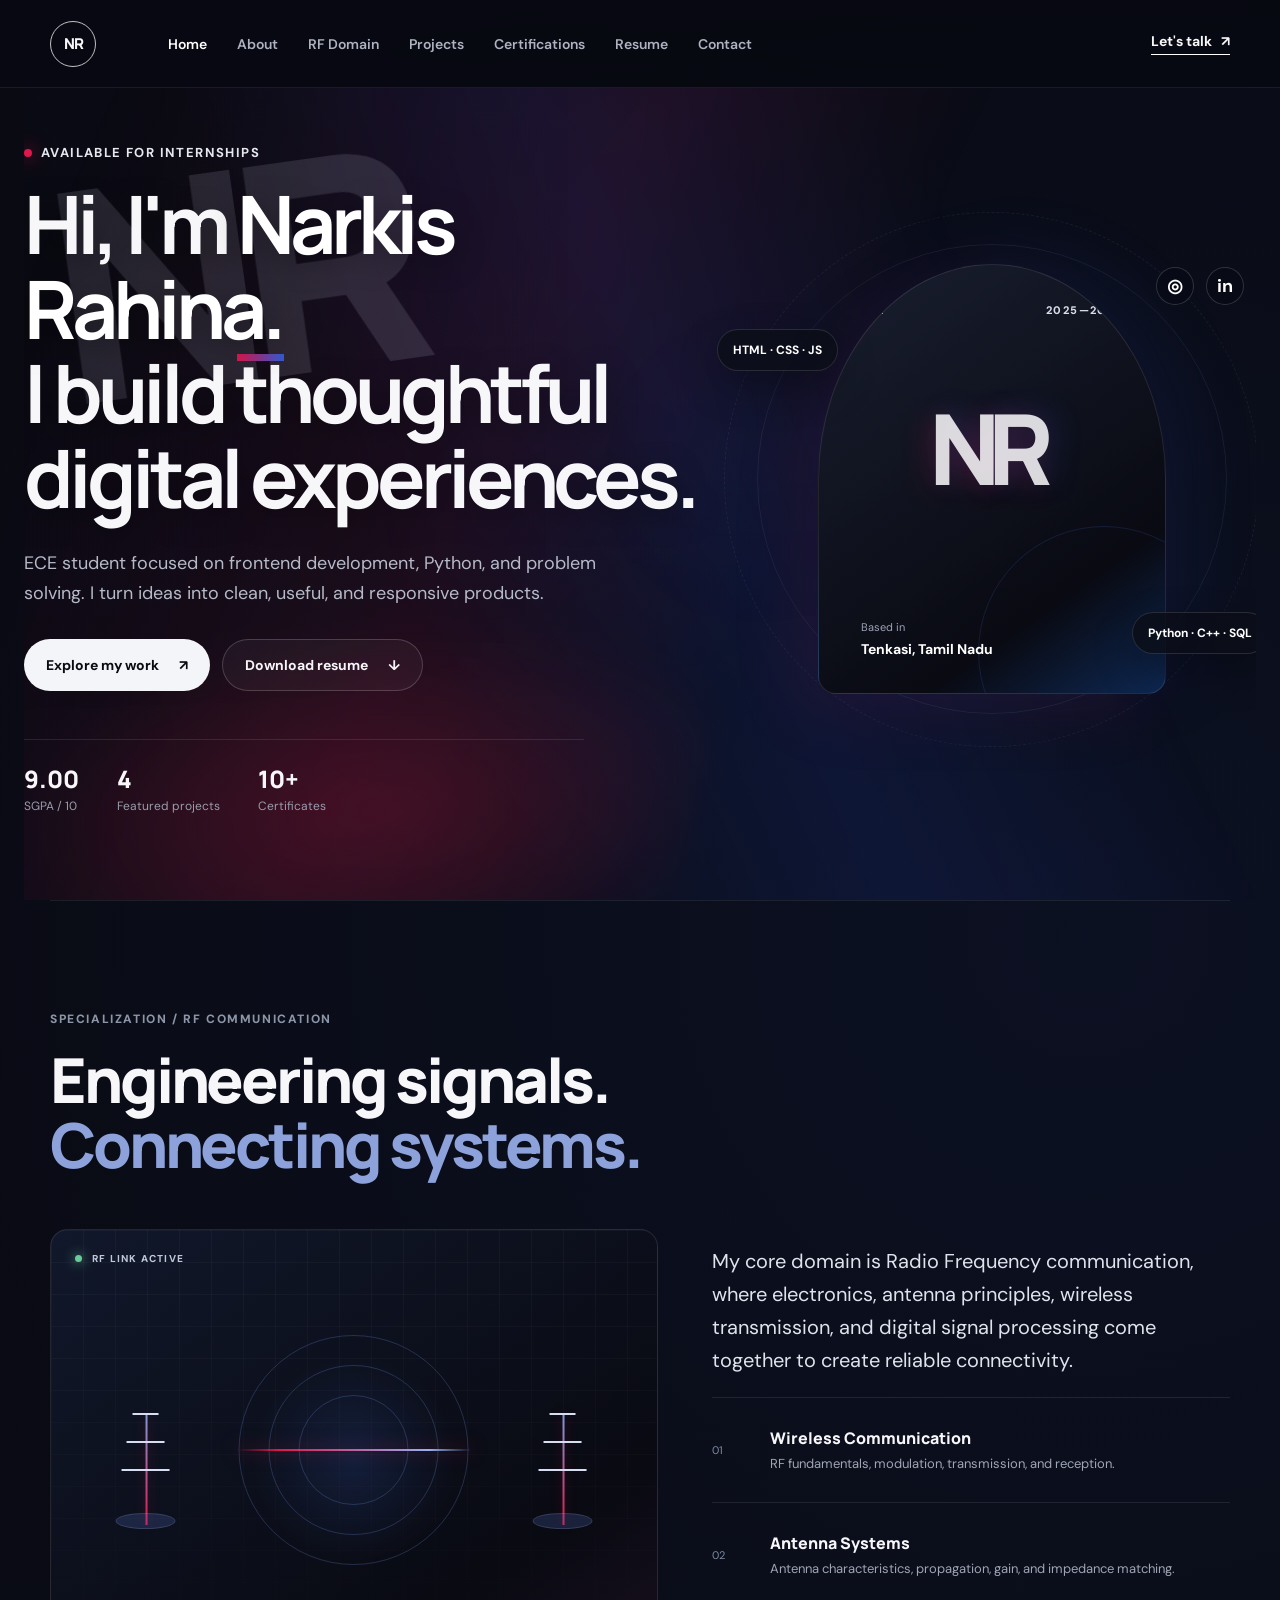
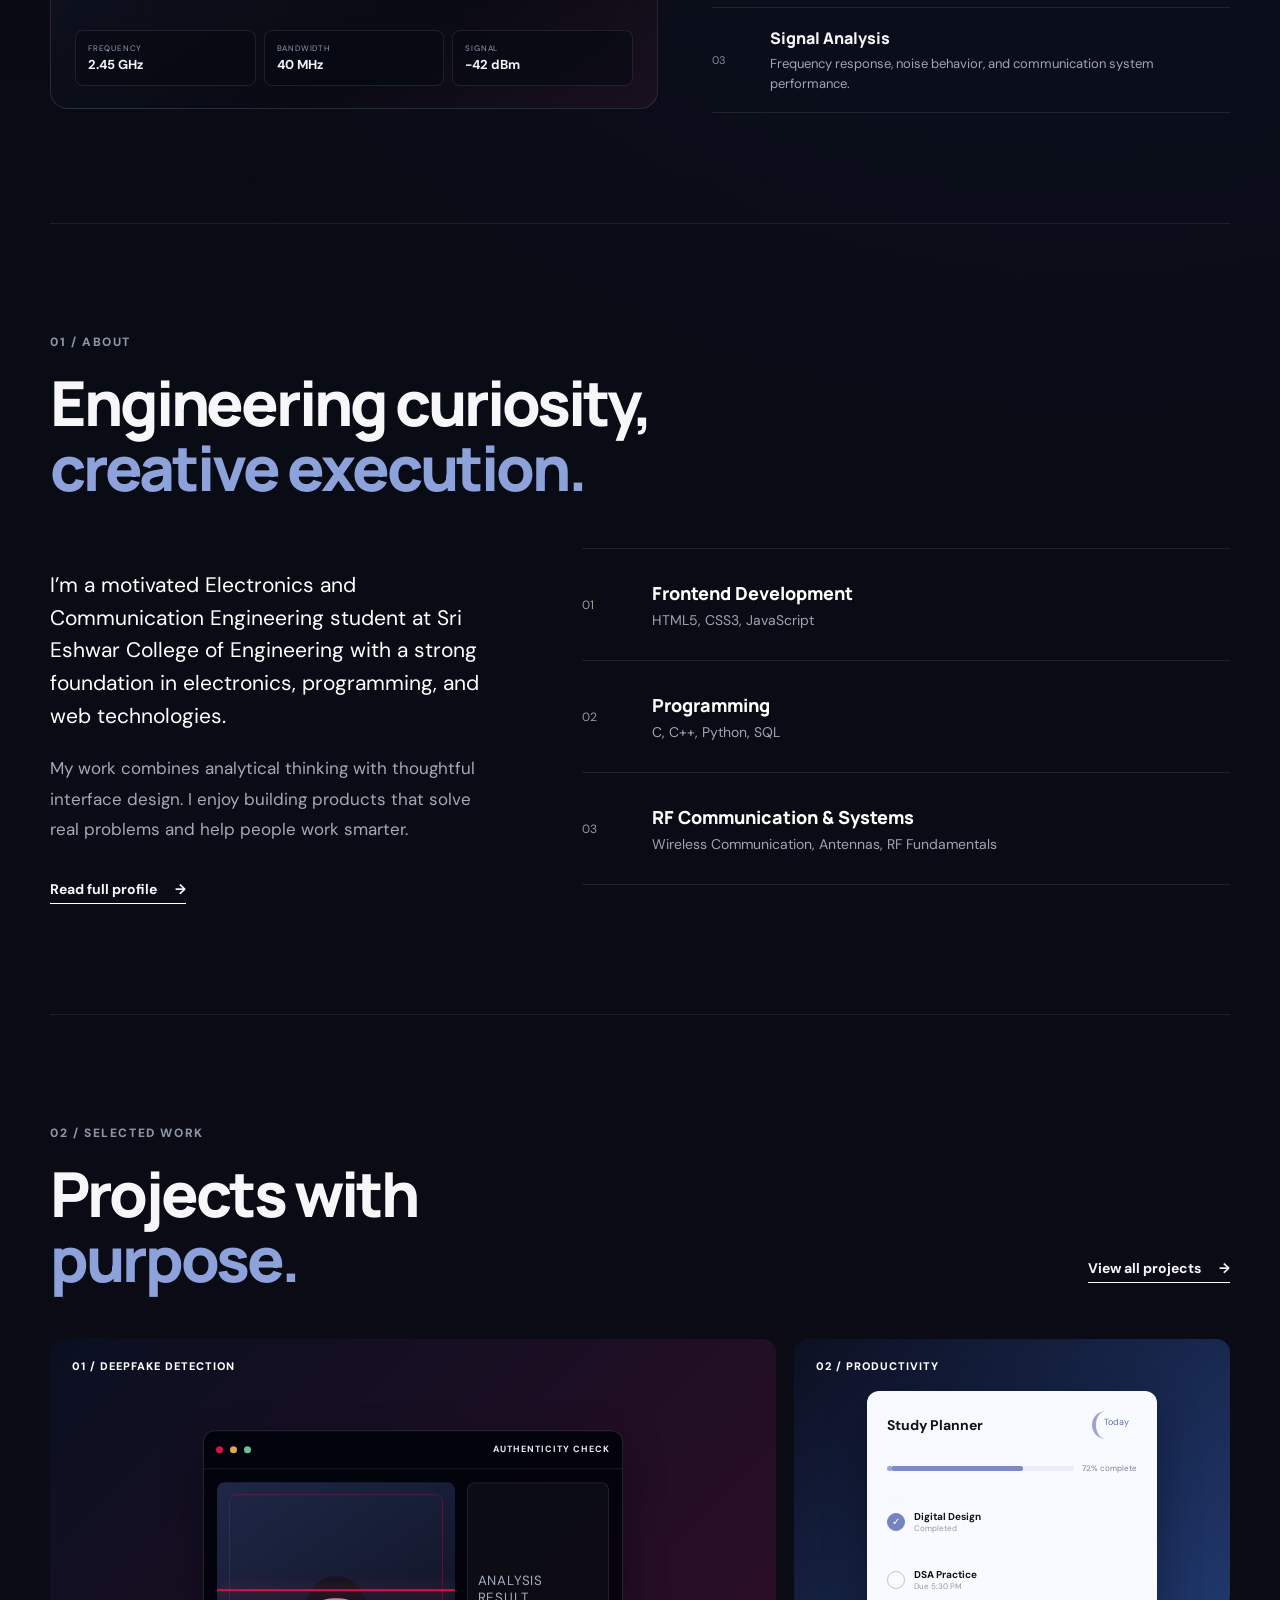
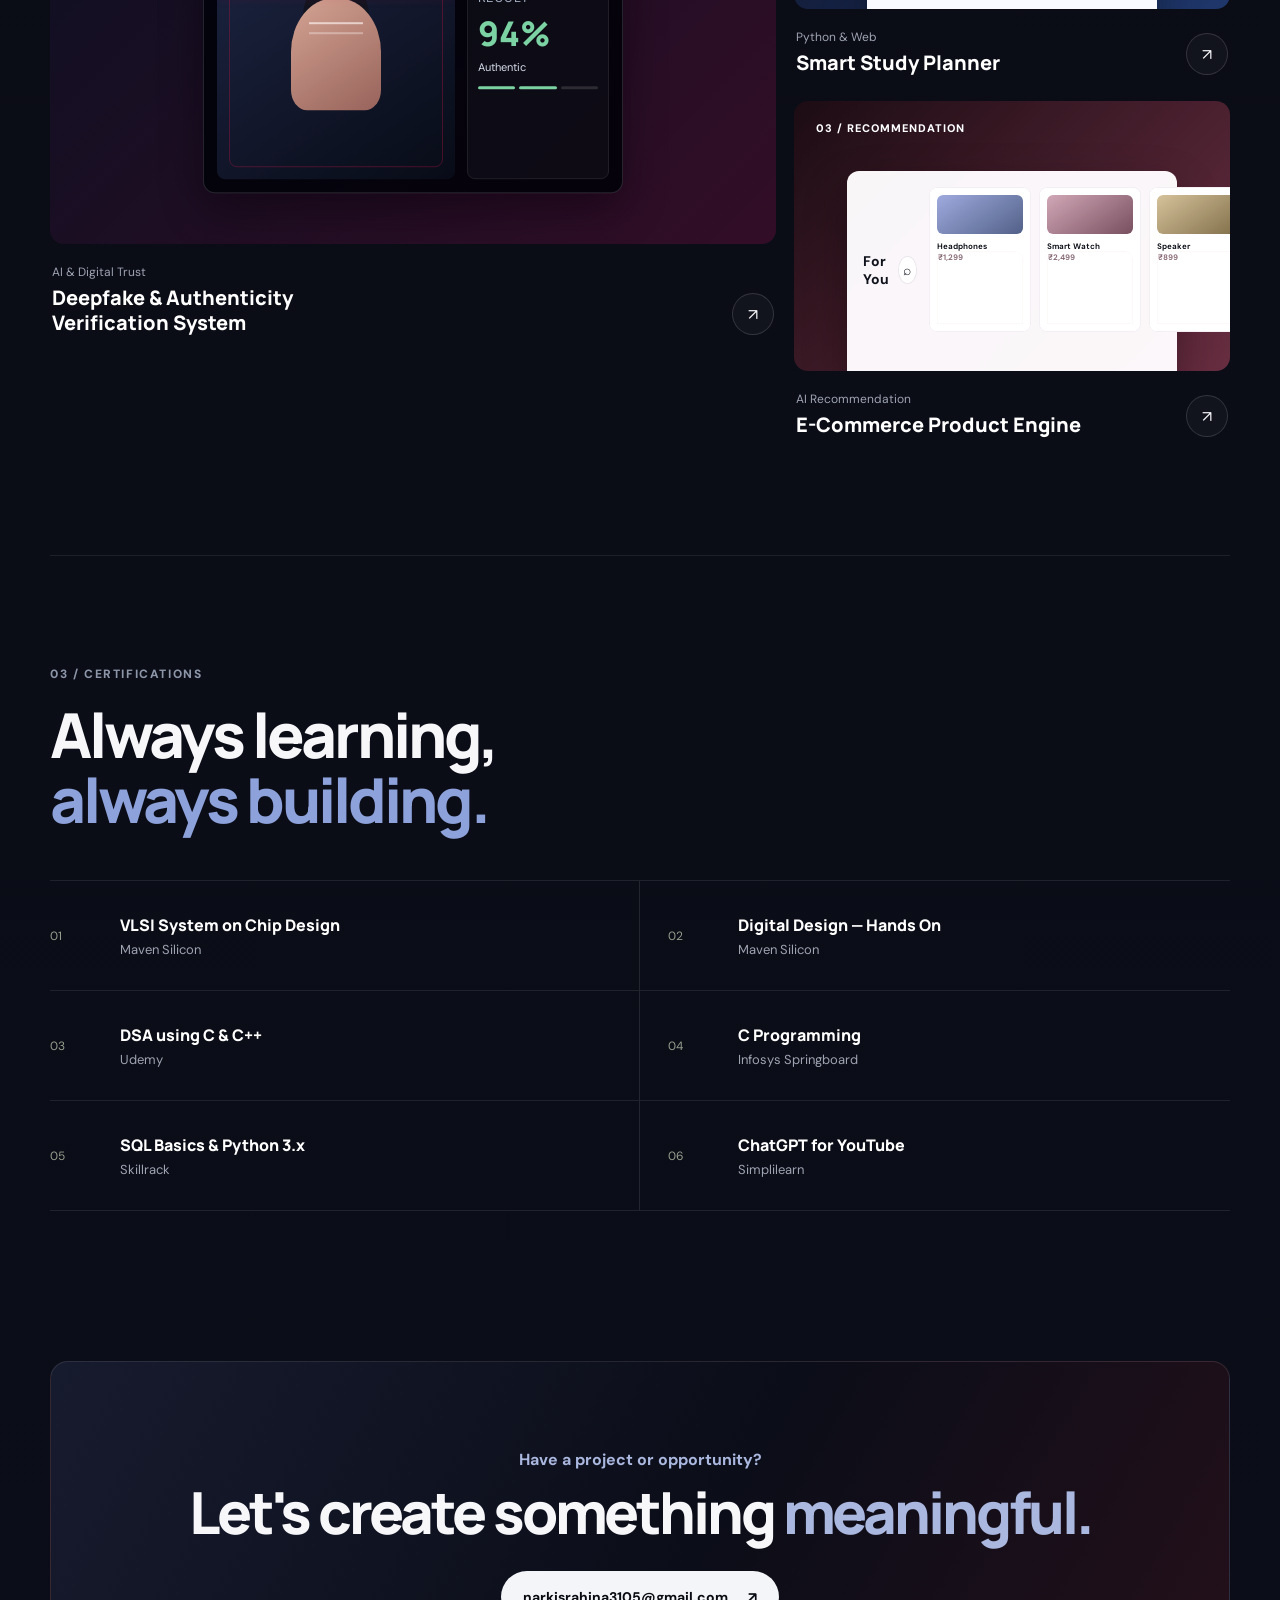
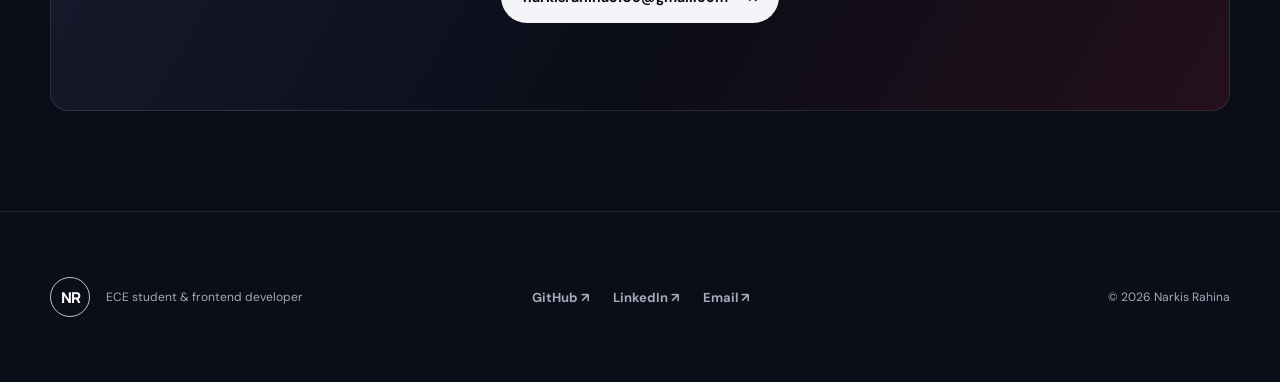
==== commit b338a28d: "Add RF domain and project preview illustrations Co-authored-by: Copilot <223556219+Copilot@users.nor" ====
--- a/index.html
+++ b/index.html
@@ -18,6 +18,7 @@
       <div class="nav-links" id="nav-links">
         <a class="active" href="#home">Home</a>
         <a href="#about">About</a>
+        <a href="#domain">RF Domain</a>
         <a href="#projects">Projects</a>
         <a href="#certifications">Certifications</a>
         <a href="resume.html">Resume</a>
@@ -63,6 +64,32 @@
       </div>
     </section>
 
+    <section class="rf-domain shell section-block" id="domain">
+      <div class="section-heading reveal">
+        <p class="section-kicker">Specialization / RF Communication</p>
+        <h2>Engineering signals.<br><em>Connecting systems.</em></h2>
+      </div>
+      <div class="rf-grid">
+        <div class="rf-visual reveal" role="img" aria-label="Illustration of an RF communication system with antennas and signal waves">
+          <div class="rf-status"><span></span> RF LINK ACTIVE</div>
+          <div class="rf-console">
+            <div class="antenna antenna-left"><i></i><i></i><i></i></div>
+            <div class="signal-waves"><i></i><i></i><i></i></div>
+            <div class="antenna antenna-right"><i></i><i></i><i></i></div>
+          </div>
+          <div class="rf-readings"><span><small>Frequency</small><strong>2.45 GHz</strong></span><span><small>Bandwidth</small><strong>40 MHz</strong></span><span><small>Signal</small><strong>-42 dBm</strong></span></div>
+        </div>
+        <div class="rf-content reveal">
+          <p class="rf-lead">My core domain is Radio Frequency communication, where electronics, antenna principles, wireless transmission, and digital signal processing come together to create reliable connectivity.</p>
+          <div class="rf-topics">
+            <article><span>01</span><div><h3>Wireless Communication</h3><p>RF fundamentals, modulation, transmission, and reception.</p></div></article>
+            <article><span>02</span><div><h3>Antenna Systems</h3><p>Antenna characteristics, propagation, gain, and impedance matching.</p></div></article>
+            <article><span>03</span><div><h3>Signal Analysis</h3><p>Frequency response, noise behavior, and communication system performance.</p></div></article>
+          </div>
+        </div>
+      </div>
+    </section>
+
     <section class="about shell section-block" id="about">
       <div class="section-heading reveal"><p class="section-kicker">01 / About</p><h2>Engineering curiosity,<br><em>creative execution.</em></h2></div>
       <div class="about-grid">
@@ -74,7 +101,7 @@
         <div class="skill-panel reveal">
           <article><span>01</span><div><h3>Frontend Development</h3><p>HTML5, CSS3, JavaScript</p></div></article>
           <article><span>02</span><div><h3>Programming</h3><p>C, C++, Python, SQL</p></div></article>
-          <article><span>03</span><div><h3>Electronics & Systems</h3><p>VLSI, SoC Design, Digital Design</p></div></article>
+          <article><span>03</span><div><h3>RF Communication & Systems</h3><p>Wireless Communication, Antennas, RF Fundamentals</p></div></article>
         </div>
       </div>
     </section>
@@ -86,15 +113,42 @@
       </div>
       <div class="project-grid">
         <article class="project-card project-featured reveal">
-          <div class="project-preview preview-auth"><span class="preview-label">01 / Deepfake detection</span><div class="scan-window"><span></span></div></div>
+          <div class="project-preview preview-auth">
+            <span class="preview-label">01 / Deepfake detection</span>
+            <div class="auth-dashboard">
+              <div class="auth-toolbar"><span></span><span></span><span></span><strong>Authenticity Check</strong></div>
+              <div class="auth-main">
+                <div class="auth-media"><span class="media-face"></span><i></i></div>
+                <div class="auth-result"><small>Analysis result</small><strong>94%</strong><span>Authentic</span><div class="result-bars"><i></i><i></i><i></i></div></div>
+              </div>
+            </div>
+          </div>
           <div class="project-info"><div><p>AI & Digital Trust</p><h3>Deepfake & Authenticity<br>Verification System</h3></div><a href="projects.html" aria-label="View Deepfake project">↗</a></div>
         </article>
         <article class="project-card reveal">
-          <div class="project-preview preview-study"><span class="preview-label">02 / Productivity</span><div class="planner-ui"><b>Study Plan</b><span></span><span></span><span></span></div></div>
+          <div class="project-preview preview-study">
+            <span class="preview-label">02 / Productivity</span>
+            <div class="planner-ui">
+              <div class="planner-head"><b>Study Planner</b><span>Today</span></div>
+              <div class="planner-progress"><span><i></i></span><small>72% complete</small></div>
+              <div class="planner-task done"><i>✓</i><div><strong>Digital Design</strong><small>Completed</small></div></div>
+              <div class="planner-task"><i></i><div><strong>DSA Practice</strong><small>Due 5:30 PM</small></div></div>
+            </div>
+          </div>
           <div class="project-info"><div><p>Python & Web</p><h3>Smart Study Planner</h3></div><a href="projects.html" aria-label="View Smart Study Planner">↗</a></div>
         </article>
         <article class="project-card reveal">
-          <div class="project-preview preview-shop"><span class="preview-label">03 / Recommendation</span><div class="shop-ui"><span></span><span></span><span></span></div></div>
+          <div class="project-preview preview-shop">
+            <span class="preview-label">03 / Recommendation</span>
+            <div class="shop-ui">
+              <div class="shop-head"><b>For You</b><span>⌕</span></div>
+              <div class="shop-products">
+                <article><i class="product-one"></i><strong>Headphones</strong><span>₹1,299</span></article>
+                <article><i class="product-two"></i><strong>Smart Watch</strong><span>₹2,499</span></article>
+                <article><i class="product-three"></i><strong>Speaker</strong><span>₹899</span></article>
+              </div>
+            </div>
+          </div>
           <div class="project-info"><div><p>AI Recommendation</p><h3>E-Commerce Product Engine</h3></div><a href="projects.html" aria-label="View E-Commerce project">↗</a></div>
         </article>
       </div>
--- a/style.css
+++ b/style.css
@@ -35,3 +35,29 @@
 @keyframes sceneDrift{to{transform:translate(22px,-10px) scale(1.04)}}@keyframes redPulse{50%{opacity:.55;transform:skewX(-12deg) translateX(40px)}}@keyframes numberIn{from{opacity:0;transform:translateX(-80px) rotate(-8deg)}to{opacity:1;transform:translateX(0) rotate(-8deg)}}@keyframes underline{to{transform:scaleX(1)}}@keyframes initialFloat{50%{transform:translateY(-8px)}}@keyframes orbitSpin{to{transform:rotate(360deg)}}
 @media(max-width:900px){.hero.shell{width:calc(100% - 32px)}.hero-number{font-size:220px;top:13%;left:-10%}.hero-social{top:8%}.hero h1{font-size:58px}.hero-visual{height:480px}}
 @media(max-width:600px){.hero.shell{min-height:780px}.hero-number{font-size:150px;letter-spacing:-16px}.hero-social{display:none}.hero h1{font-size:44px;letter-spacing:-3px}.hero-visual{height:400px}.portrait-card{width:270px;height:340px}.orbit-one{width:360px;height:360px}.orbit-two{width:400px;height:400px}}
+
+/* Clear project preview illustrations */
+.project-preview{isolation:isolate}
+.auth-dashboard,.planner-ui,.shop-ui{box-shadow:0 18px 44px rgba(0,0,0,.28)}
+.auth-dashboard{position:absolute;left:50%;top:54%;width:min(82%,420px);height:72%;transform:translate(-50%,-50%);border:1px solid rgba(255,255,255,.13);border-radius:12px;background:rgba(8,10,18,.82);overflow:hidden}
+.auth-toolbar{height:38px;display:flex;align-items:center;gap:7px;padding:0 12px;border-bottom:1px solid rgba(255,255,255,.09);color:#dfe3ef;font-size:10px}.auth-toolbar>span{width:7px;height:7px;border-radius:50%;background:#df174d}.auth-toolbar>span:nth-child(2){background:#dba64a}.auth-toolbar>span:nth-child(3){background:#65bd92}.auth-toolbar strong{margin-left:auto;font-size:9px;text-transform:uppercase;letter-spacing:1px}
+.auth-main{height:calc(100% - 38px);display:grid;grid-template-columns:1.25fr .75fr;gap:12px;padding:13px}
+.auth-media{position:relative;border-radius:8px;background:linear-gradient(145deg,#252e50,#101421);overflow:hidden}.auth-media::before{content:"";position:absolute;width:90px;height:112px;left:50%;top:58%;transform:translate(-50%,-50%);border-radius:48% 48% 18% 18%;background:linear-gradient(145deg,#d4a08e,#9d635a);box-shadow:0 -34px 0 -12px #1a1c28}.auth-media::after{content:"";position:absolute;width:54px;height:8px;left:50%;top:47%;transform:translateX(-50%);border-top:2px solid rgba(255,255,255,.55);border-bottom:2px solid rgba(255,255,255,.3)}.media-face{position:absolute;inset:12px;border:1px solid rgba(223,23,77,.32);border-radius:8px}.auth-media i{position:absolute;left:0;right:0;top:36%;height:2px;background:#df174d;box-shadow:0 0 14px #df174d;animation:scanLine 3s ease-in-out infinite}
+.auth-result{display:flex;flex-direction:column;justify-content:center;gap:4px;border:1px solid rgba(255,255,255,.08);border-radius:8px;padding:10px;background:rgba(255,255,255,.035)}.auth-result small{color:#9fa8be;text-transform:uppercase;letter-spacing:.8px}.auth-result strong{font:800 34px "Manrope",sans-serif;color:#71cf9c}.auth-result>span{color:#cfd7e8;font-size:11px}.result-bars{display:flex;gap:4px;margin-top:8px}.result-bars i{height:3px;flex:1;border-radius:3px;background:#71cf9c}.result-bars i:last-child{background:rgba(255,255,255,.12)}
+.planner-ui{width:min(76%,290px);height:auto;min-height:205px;right:50%;bottom:-14px;transform:translateX(50%);padding:20px;border-radius:12px 12px 0 0;background:rgba(248,249,255,.96);color:#171a24}.planner-head{display:flex;justify-content:space-between;align-items:center}.planner-head b{font-size:14px}.planner-head>span{font-size:9px;color:#6575a5;border-radius:999px;background:#eef1fb;padding:5px 8px}.planner-progress{display:flex;align-items:center;gap:8px;margin:14px 0}.planner-progress>span{height:5px;flex:1;border-radius:5px;background:#e2e5ef;overflow:hidden}.planner-progress i{display:block;width:72%;height:100%;border-radius:5px;background:#7b89c9}.planner-progress small{font-size:8px;color:#7b8192}.planner-task{display:flex;align-items:center;gap:9px;min-height:48px;border-top:1px solid #eceef5}.planner-task>i{width:18px;height:18px;display:grid;place-items:center;border:1px solid #b9bed0;border-radius:50%;color:#fff;font-size:10px;font-style:normal}.planner-task.done>i{border-color:#7184c5;background:#7184c5}.planner-task div{display:flex;flex-direction:column}.planner-task strong{font-size:10px}.planner-task small{font-size:8px;color:#9297a5}
+.shop-ui{width:min(84%,330px);height:210px;left:50%;right:auto;bottom:-10px;transform:translateX(-50%);border-radius:12px 12px 0 0;padding:16px;background:rgba(248,246,248,.96);color:#171a24}.shop-head{display:flex;justify-content:space-between;align-items:center;margin-bottom:12px}.shop-head b{font-size:14px}.shop-head span{width:28px;height:28px;display:grid;place-items:center;border:1px solid #e2dfe5;border-radius:50%;font-size:14px}.shop-products{display:grid;grid-template-columns:repeat(3,1fr);gap:8px}.shop-products article{height:145px;display:flex;flex-direction:column;border:1px solid #ebe7ed;border-radius:8px;padding:7px;background:#fff}.shop-products i{height:88px;border-radius:6px;display:block;margin-bottom:7px}.product-one{background:linear-gradient(145deg,#9aa7df,#53638e)}.product-two{background:linear-gradient(145deg,#d0a3b3,#7d5162)}.product-three{background:linear-gradient(145deg,#d2bd92,#806d45)}.shop-products strong{font-size:8px}.shop-products span{font-size:8px;color:#8b6a76;font-weight:700}
+@keyframes scanLine{0%,100%{top:30%;opacity:.4}50%{top:72%;opacity:1}}
+
+/* RF communication specialization */
+.rf-grid{display:grid;grid-template-columns:1.08fr .92fr;gap:54px;align-items:center}
+.rf-visual{height:480px;position:relative;overflow:hidden;border:1px solid rgba(255,255,255,.10);border-radius:18px;background:radial-gradient(circle at 50% 48%,rgba(63,115,230,.16),transparent 26%),linear-gradient(145deg,#11182b,#090a12 72%,#1a1020)}
+.rf-visual::before{content:"";position:absolute;inset:0;background-image:linear-gradient(rgba(255,255,255,.035) 1px,transparent 1px),linear-gradient(90deg,rgba(255,255,255,.035) 1px,transparent 1px);background-size:32px 32px;mask-image:linear-gradient(to bottom,#000,transparent)}
+.rf-status{position:absolute;left:24px;top:22px;z-index:3;color:#bec7dc;font-size:10px;font-weight:800;letter-spacing:1.2px}.rf-status span{display:inline-block;width:7px;height:7px;margin-right:7px;border-radius:50%;background:#69ca9a;box-shadow:0 0 12px #69ca9a}
+.rf-console{position:absolute;left:50%;top:46%;width:82%;height:210px;transform:translate(-50%,-50%);display:grid;grid-template-columns:80px 1fr 80px;align-items:center}
+.antenna{position:relative;height:150px}.antenna::before{content:"";position:absolute;left:50%;bottom:0;width:2px;height:112px;background:linear-gradient(#7f9ad9,#df174d);box-shadow:0 0 12px rgba(223,23,77,.35)}.antenna::after{content:"";position:absolute;left:50%;bottom:-4px;width:58px;height:14px;transform:translateX(-50%);border-radius:50%;background:rgba(88,120,205,.22);border:1px solid rgba(166,184,226,.18)}.antenna i{position:absolute;z-index:2;left:50%;width:26px;height:2px;transform:translateX(-50%);background:#d7def2}.antenna i:nth-child(1){top:38px}.antenna i:nth-child(2){top:66px;width:38px}.antenna i:nth-child(3){top:94px;width:48px}
+.signal-waves{height:180px;position:relative;display:flex;align-items:center;justify-content:center}.signal-waves i{position:absolute;width:110px;height:110px;border:1px solid rgba(117,151,232,.24);border-radius:50%;animation:rfPulse 3s ease-out infinite}.signal-waves i:nth-child(2){width:170px;height:170px;animation-delay:.45s}.signal-waves i:nth-child(3){width:230px;height:230px;animation-delay:.9s}.signal-waves::after{content:"";width:70%;height:2px;background:linear-gradient(90deg,transparent,#df174d 18%,#9baef0 82%,transparent);box-shadow:0 0 18px rgba(223,23,77,.55);animation:rfSignal 2.5s ease-in-out infinite}
+.rf-readings{position:absolute;left:24px;right:24px;bottom:22px;display:grid;grid-template-columns:repeat(3,1fr);gap:8px}.rf-readings span{display:flex;flex-direction:column;padding:12px;border:1px solid rgba(255,255,255,.09);border-radius:8px;background:rgba(8,10,18,.62)}.rf-readings small{color:#8f99af;font-size:8px;text-transform:uppercase;letter-spacing:.8px}.rf-readings strong{margin-top:3px;color:#f2f4fb;font-size:13px}
+.rf-lead{color:#dfe3ed;font-size:20px;line-height:1.65}.rf-topics{border-top:1px solid rgba(255,255,255,.09)}.rf-topics article{min-height:105px;display:grid;grid-template-columns:58px 1fr;align-items:center;border-bottom:1px solid rgba(255,255,255,.09)}.rf-topics article>span{color:#7f8aa3;font-size:11px}.rf-topics h3{margin:0 0 5px;font:800 16px "Manrope",sans-serif}.rf-topics p{margin:0;color:#9fa5b5;font-size:13px;line-height:1.5}
+@keyframes rfPulse{0%{transform:scale(.7);opacity:.8}100%{transform:scale(1.15);opacity:0}}@keyframes rfSignal{0%,100%{opacity:.35;transform:scaleX(.6)}50%{opacity:1;transform:scaleX(1)}}
+@media(max-width:900px){.rf-grid{grid-template-columns:1fr}.rf-visual{height:430px}}
+@media(max-width:600px){.rf-visual{height:380px}.rf-console{width:90%;grid-template-columns:58px 1fr 58px}.rf-readings{left:12px;right:12px;bottom:12px}.rf-readings span{padding:8px}.rf-readings strong{font-size:10px}.rf-lead{font-size:17px}}
